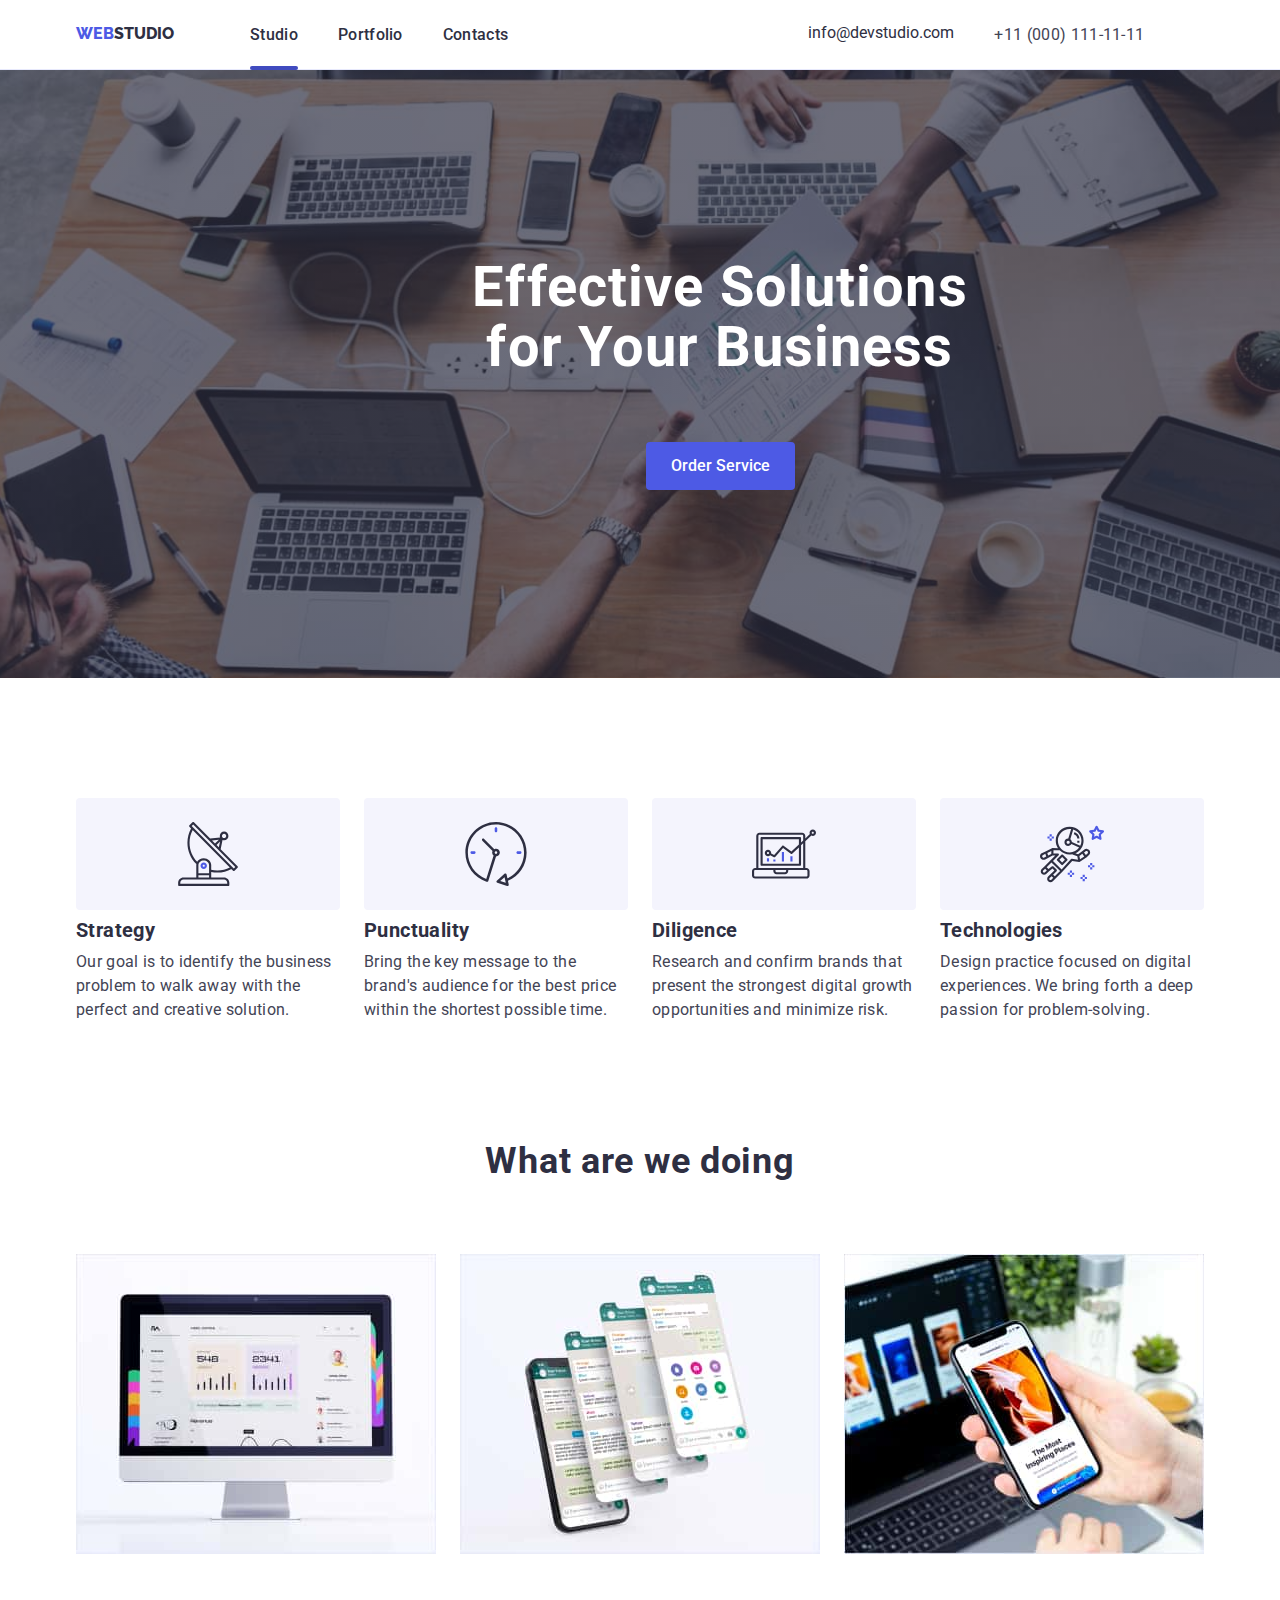
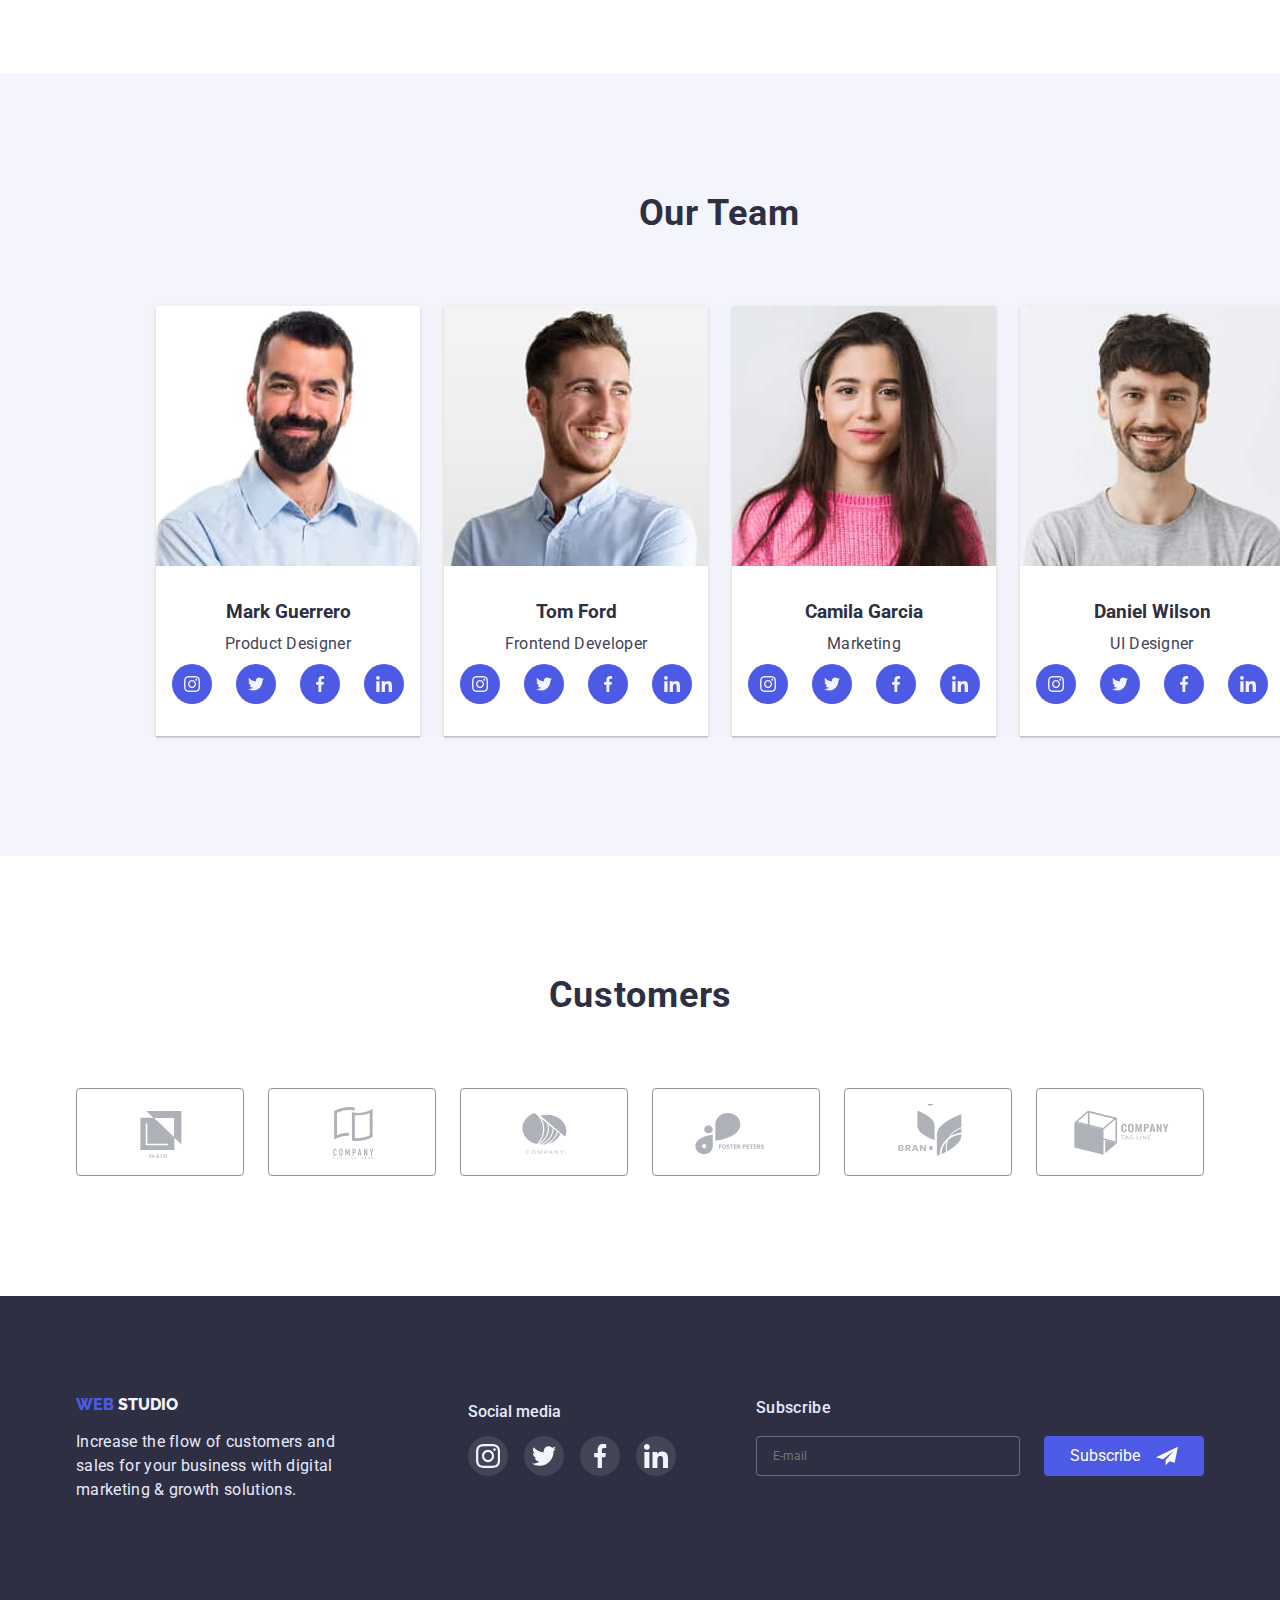
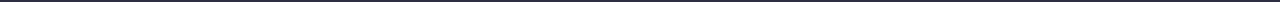
==== index.html @ d10b7b4e "update goit-markup-hw-07" ====
<!DOCTYPE html>
<html lang="en">
  <head>
    <meta charset="UTF-8" />
    <meta http-equiv="X-UA-Compatible" content="IE=edge" />
    <meta name="viewport" content="width=device-width, initial-scale=1.0" />
    <title>Studio</title>
    <link rel="stylesheet" href="./images/demo.html">
    <link rel="stylesheet" href="https://cdnjs.cloudflare.com/ajax/libs/modern-normalize/1.0.0/modern-normalize.min.css">
    <link rel="stylesheet" href="./css/styles.css">
    <link rel="preconnect" href="https://fonts.googleapis.com">
<link rel="preconnect" href="https://fonts.gstatic.com" crossorigin>
<link href="https://fonts.googleapis.com/css2?family=Raleway:wght@800&
family=Roboto:wght@400;500;700;900&display=swap" 
rel="stylesheet">
  </head>
  <!--Site header-->
  <body>
    <header class="header-style">
      <div class="container header-container">
    <nav class="navigation">
    <a href="./index.html" class="logo link"><span class="logo-item">WEB</span>STUDIO</a>
    <ul class="menu list">
      <li class="menu-item current"><a href="./index.html" class="menu-link link">Studio</a> </li>
      <li class="menu-item"><a href="./portfolio.html" class="menu-link link">Portfolio</a></li>
      <li class="menu-item"><a href="" class="menu-link link">Contacts</a></li>
    </nav>
  </ul>
  <address><ul class="list contacts-list">
    <li><a class="link" href="mailto:info@devstudio.com">info@devstudio.com</a></li>
      <li><a class="phone-number link" href="tel:+110001111111">+11 (000) 111-11-11</a></li>
   </ul></address>
  </div>
  </header>
  <!--Main page-->
  <main>
    <section class="main-container">
      <div class="container">
  <h1 class="main-title">Effective Solutions for Your Business</h1>
  <button type="button" class="btn main-btn" data-modal-open>Order Service</button>
</div>
</section>
  <!--Description list-->
 <section class="descr-container">
  <div class="container">
  <h2 class="second-title visually-hidden">About us</h2>
  <ul class="list descr">
  <li  class="descr-item">
    <div class="thumb">
      <svg class="desc-icon" width="64" height="64">
        <use href="./images/symbol-defs.svg#icon-antenna-1"></use>
      </svg>
    </div>
    <h3 class="third-title">Strategy</h3>
    <p class="text">Our goal is to identify the 
      business problem to walk away with the
      perfect and creative solution.</p>
  </li>
  <li class="descr-item">
    <div class="thumb">
      <svg class="desc-icon"  width="64" height="64">
        <use href="./images/symbol-defs.svg#icon-clock-1"></use>
      </svg>
    </div>
    <h3 class="third-title">Punctuality</h3>
    <p class="text">Bring the key message to the brand's audience
      for the  best price</br> within the shortest possible time.</p>
  </li>
  <li class="descr-item">
    <div class="thumb">
      <svg class="desc-icon"  width="64" height="64">
        <use href="./images/symbol-defs.svg#icon-diagram-1"></use>
      </svg>
    </div>  
    <h3 class="third-title">Diligence</h3>
    <p class="text">Research and confirm brands that
      present the strongest digital growth opportunities
    and minimize risk.</p>
  </li>
  <li class="descr-item">
    <div class="thumb">
      <svg class="desc-icon"  width="64" height="64">
        <use href="./images/symbol-defs.svg#icon-astronaut-1"></use>
      </svg>
    </div>
    <h3 class="third-title">Technologies</h3>
    <p class="text">Design practice
       focused on digital experiences. 
      We bring forth a deep passion for problem-solving.</p>
  </li>
 </ul>
</div>
 </section>
 <!--Our responsibilities-->
 <section  class="skills-container">
  <div class="container">
 <h2 class="second-title skills-title">What are we doing</h2>
 <ul class="list skills">
  <li class="skills-item"><img src="./images/rectangle-71-3-1.jpg" 
    alt="Photo-1" width="360"></li>
  <li class="skills-item"><img src="./images/rectangle-7-4-1.jpg" 
    alt="Photo-2" width="360"></li>
  <li class="skills-item"><img src="./images/rectangle-71-5-1.jpg" 
    alt="Photo-3" width="360"></li>
  </ul>
</div>
</section>
    <!--Our team-->
    <section class="team-container">
      <div class="container">
<h2 class="second-title team-title">Our Team</h2>
<ul class="list team-list">
     <li class="team-item"><img src="./images/img-4-1.jpg" 
    alt="Team-Photo-1" width="264"><div class="our-team"><h3 class="team-name">Mark Guerrero</h3>
    <p class="text team-work">Product Designer</p>
  <ul class="team-soc-list list">
    <li class="team-soc-item"><a class="team-soc-link link" href="">
      <svg class="team-soc-icon" width="16" height="16">
        <use href="./images/symbol-defs.svg#icon-instagram-2"></use>
      </svg>
    </a>
  </li>

    <li class="team-soc-item"><a class="team-soc-link link" href="">
      <svg class="team-soc-icon" width="16" height="16">
        <use href="./images/symbol-defs.svg#icon-twitter-1-1"></use>
      </svg>
    </a>
  </li>
    <li class="team-soc-item"><a class="team-soc-link link" href="">
      <svg class="team-soc-icon" width="16" height="16">
        <use href="./images/symbol-defs.svg#icon-facebook-1-1"></use>
      </svg>
    </a>
  </li>
    <li class="team-soc-item"><a class="team-soc-link link" href="">
      <svg class="team-soc-icon" width="16" height="16">
        <use href="./images/symbol-defs.svg#icon-linkedin-1-1"></use>
      </svg>
    </a>
  </li>
  </ul>
</div>
</li>
    <li class="team-item"><img src="./images/img-5-1.jpg" 
      alt="Team-Photo-2" width="264"><div class="our-team"><h3 class="team-name">Tom Ford</h3>
      <p class="text team-work">Frontend Developer</p>
      <ul class="team-soc-list list">
        <li class="team-soc-item"><a class="team-soc-link link" href="">
          <svg class="team-soc-icon" width="16" height="16">
            <use href="./images/symbol-defs.svg#icon-instagram-2"></use>
          </svg>
        </a></li>
        <li class="team-soc-item"><a class="team-soc-link link" href="">
          <svg class="team-soc-icon" width="16" height="16">
            <use href="./images/symbol-defs.svg#icon-twitter-1-1"></use>
          </svg>
        </a></li>
        <li class="team-soc-item"><a class="team-soc-link link" href="">
          <svg class="team-soc-icon" width="16" height="16">
            <use href="./images/symbol-defs.svg#icon-facebook-1-1"></use>
          </svg>
        </a></li>
        <li class="team-soc-item"><a class="team-soc-link link" href="">
          <svg class="team-soc-icon" width="16" height="16">
            <use href="./images/symbol-defs.svg#icon-linkedin-1-1"></use>
          </svg>
        </a>
      </li>
      </ul>
      </div>
    </li>
    <li class="team-item"><img src="./images/img-6-1.jpg" 
      alt="Team-Photo-3" width="264"><div class="our-team"><h3 class="team-name">Camila Garcia</h3>
      <p class="text team-work">Marketing</p>
      <ul class="team-soc-list list">
        <li class="team-soc-item"><a class="team-soc-link link" href="">
          <svg class="team-soc-icon" width="16" height="16">
            <use href="./images/symbol-defs.svg#icon-instagram-2"></use>
          </svg>
        </a></li>
        <li class="team-soc-item"><a class="team-soc-link link" href="">
          <svg class="team-soc-icon" width="16" height="16">
            <use href="./images/symbol-defs.svg#icon-twitter-1-1"></use>
          </svg>
        </a></li>
        <li class="team-soc-item"><a class="team-soc-link link" href="">
          <svg class="team-soc-icon" width="16" height="16">
            <use href="./images/symbol-defs.svg#icon-facebook-1-1"></use>
          </svg>
        </a></li>
        <li class="team-soc-item"><a class="team-soc-link link" href="">
          <svg class="team-soc-icon" width="16" height="16">
            <use href="./images/symbol-defs.svg#icon-linkedin-1-1"></use>
          </svg>
        </a>
      </li>
      </ul>
    </div>
    </li>
  <li class="team-item"><img src="./images/img-7-1.jpg" 
      alt="Team-Photo-4" width="264"><div class="our-team"><h3 class="team-name">Daniel Wilson</h3>
      <p class="text team-work">UI Designer</p>
      <ul class="team-soc-list list">
        <li class="team-soc-item"><a class="team-soc-link link" href="">
          <svg class="team-soc-icon" width="16" height="16">
            <use href="./images/symbol-defs.svg#icon-instagram-2"></use>
          </svg>
        </a></li>
        <li class="team-soc-item"><a class="team-soc-link link" href="">
          <svg class="team-soc-icon" width="16" height="16">
            <use href="./images/symbol-defs.svg#icon-twitter-1-1"></use>
          </svg>
        </a></li>
        <li class="team-soc-item"><a class="team-soc-link link" href="">
          <svg class="team-soc-icon" width="16" height="16">
            <use href="./images/symbol-defs.svg#icon-facebook-1-1"></use>
          </svg>
        </a></li>
        <li class="team-soc-item"><a class="team-soc-link link" href="">
          <svg class="team-soc-icon" width="16" height="16">
            <use href="./images/symbol-defs.svg#icon-linkedin-1-1"></use>
          </svg>
        </a>
      </li>
      </ul>
    </div>
    </li>
</ul>
    </section>
  <!--Our customers-->
    <section class="customers-container">
      <div class="container">
        <h2 class="second-title customers-title">Customers</h2>
      <ul class="customers-list list">
        <li class="customer-item">
          <a class="customer-link link" href="">
          <svg class="customer-icon" width="104" height="56">
            <use href="./images/symbol-defs.svg#icon-Logo"></use>
          </svg>
        </a>
      </li>
        <li class="customer-item">
          <a class="customer-link link" href=""><svg class="customer-icon" width="104" height="56">
          <use href="./images/symbol-defs.svg#icon-Logo-1"></use>
          </svg>
        </a>
      </li>
        <li class="customer-item">
          <a class="customer-link link" href=""><svg class="customer-icon" width="104" height="56">
          <use href="./images/symbol-defs.svg#icon-Logo-2"></use>
          </svg>
        </a>
      </li>
        <li class="customer-item">
          <a class="customer-link link" href=""><svg class="customer-icon" width="104" height="56">
          <use href="./images/symbol-defs.svg#icon-Logo-3"></use>
          </svg>
        </a>
      </li>
        <li class="customer-item">
          <a class="customer-link link" href=""><svg class="customer-icon" width="104" height="56">
          <use href="./images/symbol-defs.svg#icon-Logo-4"></use>
          </svg>
        </a>
      </li>
        <li class="customer-item"><div class="customer-thumb">
          <a class="customer-link link" href=""><svg class="customer-icon" width="104" height="56">
          <use href="./images/symbol-defs.svg#icon-Logo-5"></use>
          </svg>
        </a>
        </div>
      </li>
    </ul>
  </div>
    </section>
</main>
<!--Site footer-->
<footer class="footer-container">
  <div class="container">
    <div class="footer-content">
    <div class="footer-info">
  <a class="logo link" href="./index.html"><span class="logo-item">WEB</span>
    <span class="logo-second-item">STUDIO</span></a>
  <p class="text">Increase the flow of customers and sales
    for your business with digital marketing & growth solutions.</p>
  </div>
    <div class="foot-soc-container">
    <h3 class="foot-soc-title">Social media</h3>
    <ul class="foot-soc-list list">
      <li class="foot-soc-item">
        <a class="foot-soc-link link" href="">
          <svg class="foot-soc-icon" width="24" height="24">
            <use href="./images/symbol-defs.svg#icon-instagram-2"></use>
          </svg>
        </a>
      </li>
      <li class="foot-soc-item">
        <a class="foot-soc-link link" href="">
          <svg class="foot-soc-icon" width="24" height="24">
            <use href="./images/symbol-defs.svg#icon-twitter-1-1"></use>
          </svg>
        </a>
      </li>
      <li class="foot-soc-item">
        <a class="foot-soc-link link" href="">
          <svg class="foot-soc-icon" width="24" height="24">
            <use href="./images/symbol-defs.svg#icon-facebook-1-1"></use>
          </svg>
        </a>
      </li>
      <li class="foot-soc-item">
        <a class="foot-soc-link link" href="">
          <svg class="foot-soc-icon" width="24" height="24">
            <use href="./images/symbol-defs.svg#icon-linkedin-1-1"></use>
          </svg>
        </a>
      </li>
    </ul>
  </div>
  <form class="footer-form">
  <div class="footer-field">
    <label class="footer-label" for="user-subscribe">Subscribe</label>
    <div class="footer-input-wrap">
    <input type="email" 
    class="footer-input"  
    name="user-subscribe"
    id="user-subscribe"
    placeholder="E-mail"
    >
    <button type="submit" class="main-btn footer-btn">Subscribe 
      <svg class="footer-icon" width="24px" height="24px" >
        <use href="./images/symbol-defs.svg#icon-Frame-3"></use>
      </svg>
    </div>
    </div>
    </form>
</div>
  </div>
</footer>
<div class="backdrop is-hidden" data-modal>
  <div class="modal">
    <button type="button" class="modal-button" data-modal-close>
      <svg class="modal-button-icon" width="8" height="8">
        <use href="./images/symbol-defs.svg#icon-close-black-18dp-1"></use>
      </svg>
    </button>
    <p class="modal-title">Leave your contacts 
      and we will call you back</p>
      <form class="modal-form">
        <div class="modal-field">
<label class="input-label" for="user-name">Name</label>
<div class="input-wrap">
<input type="text" 
class="modal-input" 
name="user-name"
id="user-name"
required>
<svg class="modal-icon" width="18" height="18">
  <use href="./images/symbol-defs.svg#icon-person-black-18dp-1-1"></use>
</svg>
</div>
</div>
<div class="modal-field">
<label class="input-label" for="user-phone">Phone</label>
<div class="input-wrap">
<input type="tel" 
class="modal-input" 
name="user-phone"
id="user-phone"
required>
<svg class="modal-icon" width="18" height="18">
  <use href="./images/symbol-defs.svg#icon-phone-black-18dp-1-1"></use>
</svg>
</div>
</div>
<div class="modal-field">
<label class="input-label" for="user-email">Email</label>
<div class="input-wrap">
<input type="email" 
class="modal-input"  
name="user-email"
id="user-email"
>
<svg class="modal-icon" width="18" height="18">
  <use href="./images/symbol-defs.svg#icon-email-black-18dp-1-1"></use>
</svg>
</div>
</div>
<div class="modal-field">
  <label class="input-label" for="user-text">Comment</label>
<textarea class="modal-comment" 
name="user-text" 
id="user-text" 
placeholder="Text input"></textarea>
</div>
<div class="modal-field">
<input type="checkbox"
class="input-check visually-hidden" 
name="policy" 
id="policy"
value="accepted"
required>
<label class="check-text" for="policy">
  <span>
    <svg class="cheeck-icon" width="10" height="8">
    <use href="./images/symbol-defs.svg#icon-vector-1"></use>
  </svg>
</span>I accept the terms and conditions of the 
  <a href="" class="policy-link">Privacy Policy</a>
</label>
</div>
<button type="submit" class="btn main-btn">Send</button>
      </form>
  </div>
</div>
<script src="./js/modal.js"></script>
  </body>
</html>
---- css/styles.css ----
:root {
  --text-color: #434455;
  --main-color: #2e2f42;
  --btn-hover-color: #4d5ae5;
}
body {
  font-family: "Roboto", "Raleway", sans-serif;
  color: var(--main-color);
}
h1 {
  margin: 0px auto;
}
h2 {
  margin: 0px auto;
}
h3 {
  margin: 0px auto;
}
ul {
  margin: 0px auto;
}
.link {
  text-decoration: none;
  color: var(--main-color);
  font-style: normal;
  transition-property: color;
  transition-duration: 250ms;
  transition-timing-function: cubic-bezier(0.4, 0, 0.2, 1);
}
.link:hover,
.link:focus {
  color: #404bbf;
}
.list {
  list-style: none;
}

/*Site Header*/
.container {
  width: 1158px;
  padding-left: 15px;
  padding-right: 15px;
  margin: 0px auto;
}
.header-container {
  display: flex;
  padding-top: 24px;
  padding-bottom: 24px;
}
.header-style {
  border-bottom: 1px solid #e7e9fc;
}
.navigation {
  display: flex;
  align-items: center;
}
.logo {
  margin-right: 76px;
  font-family: "Raleway";
  font-weight: 800;
}
.logo-item {
  color: var(--btn-hover-color);
}
.menu {
  padding: 0;
  display: flex;
  gap: 40px;
}
.menu-item {
  font-weight: 500;
  font-size: 16px;
  line-height: 1.33;
  letter-spacing: 0.02em;
  position: relative;
}
.menu-item.current::after {
  content: "";
  position: absolute;
  left: 0;
  top: 42px;
  width: 100%;
  height: 4px;
  background-color: #404bbf;
  border-radius: 2px;
}

.contacts-list {
  font-weight: 400;
  display: flex;
  flex-direction: row;
  padding-left: 300px;
  gap: 40px;
}
.phone-number {
  display: flex;
  font-weight: 400;
  font-size: 16px;
  line-height: 1.33;
  letter-spacing: 0.02em;
  color: var(--text-color);
}
.mail {
  display: flex;
  color: var(--text-color);
}
.btn {
  font-family: inherit;
  font-weight: 500;
  display: flex;
  flex-direction: row;
  justify-content: center;
  align-items: center;
  padding: 12px 24px;
  height: 48px;
  background: #f4f4fd;
  border: 1px solid #e7e9fc;
  border-radius: 4px;
  color: #4d5ae5;
  cursor: pointer;
  transition-property: border-color, background-color, color;
  transition-duration: 250ms;
  transition-timing-function: cubic-bezier(0.4, 0, 0.2, 1);
}
.btn:is(:hover, :focus) {
  border-color: transparent;
  color: #ffffff;
  background-color: var(--btn-hover-color);
}
.main-container {
  width: 1440px;
  padding-top: 188px;
  padding-bottom: 188px;
  margin: 0px auto;
  text-align: center;
  background-image: linear-gradient(
      rgba(46, 47, 66, 0.7),
      rgba(46, 47, 66, 0.7)
    ),
    url(../images/people-office-1.jpg);
  background-repeat: no-repeat;
  background-position: center;
  background-size: cover, cover;
}
.main-title {
  font-size: 56px;
  line-height: 1.07;
  letter-spacing: 0.02em;
  max-width: 496px;
  margin-bottom: 64px;
  color: #ffffff;
}
.main-btn {
  display: block;
  margin: 0px auto;
  background: var(--btn-hover-color);
  color: #ffffff;
  border-color: transparent;
}
.main-btn:is(:hover, :focus) {
  background: #404bbf;
}
.second-title {
  font-size: 36px;
  line-height: 1.11;
  letter-spacing: 0.02em;
}
.third-title {
  font-size: 20px;
  line-height: 1.2;
  letter-spacing: 0.02em;
}
.descr-container {
  padding-top: 120px;
  padding-bottom: 120px;
}
.descr {
  display: flex;
  align-items: center;
  justify-items: center;
  gap: 24px;
  padding: 0;
}
.descr-item {
  width: 264px;
}
.desr-icon-list {
  display: flex;
  padding-left: 0px;
  margin-bottom: 8px;
  gap: 24px;
}
.thumb {
  width: 264px;
  height: 112px;
  display: flex;
  margin: 0px auto;
  margin-bottom: 8px;
  justify-content: center;
  align-items: center;
  background-color: #f4f4fd;
  border-radius: 4px;
}
.descr-item .text {
  margin-top: 8px;
  margin-bottom: 0;
}
.skills-container {
  padding-left: 0px;
  padding-right: 0px;
  padding-bottom: 120px;
}
.skills-title {
  width: 323px;
  text-align: center;
  letter-spacing: 0.02em;
}
.skills {
  padding: 0;
  display: flex;
  gap: 24px;
  margin-top: 72px;
}
.skills-item {
  width: 360px;
  height: 300px;
}
.team-container {
  padding: 0;
  padding-top: 120px;
  padding-bottom: 120px;
  margin: 0 auto;
  background-color: #f4f4fd;
}
.team-container .container {
  width: 1440px;
  margin: 0 auto;
}
.team-title {
  display: flex;
  text-align: center;
  letter-spacing: 0.02em;
  width: 163px;
}
.our-team {
  display: inline-block;
  padding-top: 32px;
  padding-bottom: 32px;
}
.team-list {
  display: flex;
  margin-top: 72px;
  padding-left: 0px;
  text-align: center;
  justify-content: center;
  gap: 24px;
}
.team-item {
  width: 264px;
  display: block;
  flex-wrap: nowrap;
  background-color: #ffffff;
  box-shadow: 0px 1px 6px rgba(46, 47, 66, 0.08),
    0px 1px 1px rgba(46, 47, 66, 0.16), 0px 2px 1px rgba(46, 47, 66, 0.08);
}
.team-name {
  text-align: center;
}
.team-work {
  margin: 0;
  margin-top: 8px;
  text-align: center;
}
.team-soc-list {
  display: flex;
  margin: 0 auto;
  margin-top: 8px;
  padding-left: 16px;
  padding-right: 16px;
  justify-content: center;
  gap: 24px;
}
.team-soc-item {
  display: inline-block;
  width: 40px;
  height: 40px;
}
.team-soc-link {
  width: 100%;
  height: 100%;
  border-radius: 50%;
  display: flex;
  justify-content: center;
  align-items: center;
  background-color: #4d5ae5;
  transition-property: background-color;
  transition-duration: 250ms;
  transition-timing-function: cubic-bezier(0.4, 0, 0.2, 1);
}
.team-soc-link:is(:hover, :focus) {
  background-color: rgba(64, 75, 191, 1);
}
.team-soc-icon {
  fill: #f4f4fd;
}
/*Our customers*/
.customers-container {
  padding: 0;
  padding-top: 120px;
  padding-bottom: 120px;
}
.customers-title {
  display: flex;
  text-align: center;
  letter-spacing: 0.02em;
  width: 183px;
  margin: 0 auto;
  margin-bottom: 72px;
}
.customers-list {
  display: flex;
  margin: 0 auto;
  padding: 0px;
  justify-content: center;
  gap: 24px;
}
.customer-link {
  width: 168px;
  height: 88px;
  display: flex;
  margin: 0px auto;
  justify-content: center;
  align-items: center;
  border: 1px solid #8e8f99;
  border-radius: 4px;
  cursor: pointer;
  transition-property: border;
  transition-duration: 250ms;
  transition-timing-function: cubic-bezier(0.4, 0, 0.2, 1);
}
.customer-icon {
  fill: #afb1b8;
  transition-property: fill;
  transition-duration: 250ms;
  transition-timing-function: cubic-bezier(0.4, 0, 0.2, 1);
}
.customer-link:hover,
.customer-link:focus {
  border: 1px solid #404bbf;
}
.customer-link:hover .customer-icon,
.customer-link:focus .customer-icon {
  fill: #404bbf;
}

.text {
  font-weight: 400;
  font-size: 16px;
  line-height: 1.5;
  letter-spacing: 0.02em;
  color: var(--text-color);
}
.portfolio-container {
  padding-top: 96px;
  padding-bottom: 120px;
}
.portfolio-btn {
  font-family: "Roboto";
  font-weight: 500;
  font-size: 16px;
  line-height: 1.5;
  letter-spacing: 0.04em;
  display: flex;
  flex-direction: row;
  justify-content: center;
  align-items: center;
  gap: 24px;
  margin-bottom: 84px;
  padding-left: 0px;
  padding-right: 0px;
}
.filter-btn:is(:hover, :focus) {
  cursor: pointer;
  box-shadow: 0px 4px 4px rgba(0, 0, 0, 0.15);
  border-color: transparent;
}
.projects-list {
  padding-left: 0px;
  padding-right: 0px;
  display: flex;
  flex-wrap: wrap;
  column-gap: 24px;
  row-gap: 48px;
}
.projects-list .text {
  margin-bottom: 0px;
  margin-top: 8px;
}
.projects-item {
  width: 360px;
  flex-basis: calc((100% - 24px) / 4);
}
.projects-link {
  display: block;
  transition-property: box-shadow, color;
  transition-duration: 250ms;
  transition-timing-function: cubic-bezier(0.4, 0, 0.2, 1);
}
.projects-link:is(:hover, :focus) {
  cursor: pointer;
  box-shadow: 0px 1px 6px rgba(46, 47, 66, 0.08),
    0px 1px 1px rgba(46, 47, 66, 0.16), 0px 2px 1px rgba(46, 47, 66, 0.08);
  color: var(--text-color);
}
.projects-cover-wrap {
  position: relative;
  width: 360px;
  height: 300px;
  overflow: hidden;
}
.projects-cover-text {
  position: absolute;
  top: 0;
  font-size: 16px;
  font-weight: 400;
  line-height: 1.5;
  letter-spacing: 0.02em;
  color: #f4f4fd;
  background-color: var(--btn-hover-color);
  padding: 40px 32px 164px 32px;
  margin: 0 auto;
  transform: translateY(100%);
  transition-property: transform;
  transition-duration: 250ms;
  transition-timing-function: cubic-bezier(0.4, 0, 0.2, 1);
}
.projects-link:is(:hover, :focus) .projects-cover-text {
  transform: translateY(0);
}
.projects-img {
  width: 360px;
  height: 300px;
  display: block;
  border-left: 1px solid #e7e9fc;
  border-right: 1px solid #e7e9fc;
  border-bottom: 1px solid #e7e9fc;
}
.projects-side-text {
  padding: 32px 16px 32px 16px;
  border-left: 1px solid #e7e9fc;
  border-right: 1px solid #e7e9fc;
  border-bottom: 1px solid #e7e9fc;
  gap: 8px;
}
.footer-container {
  display: flex;
  margin: 0 auto;
  padding-top: 100px;
  padding-bottom: 100px;
  background-color: #2e2f42;
  background-size: cover;
  gap: 120px;
}
.footer-content {
  display: flex;
}
footer .text {
  margin-bottom: 0px;
  color: #e7e9fc;
}
.footer-info {
  display: block;
}
.logo-second-item {
  color: #f4f4fd;
}
.foot-soc-container {
  display: block;
  margin-left: 120px;
}
.foot-soc-title {
  font-weight: 500;
font-size: 16px;
line-height: 2;
  color: #e7e9fc;
  margin-left: 0px;
  margin-right: 0px;
  width: 96px;
  height: 24px;
}
.foot-soc-list {
  display: flex;
  margin-left: 0px;
  margin-right: 0px;
  margin-top: 16px;
  padding-left: 0px;
  gap: 16px;
}
.foot-soc-item {
  display: inline-block;
  width: 40px;
  height: 40px;
}
.foot-soc-link {
  width: 100%;
  height: 100%;
  border-radius: 50%;
  display: flex;
  justify-content: center;
  align-items: center;
  background-color: rgba(255, 255, 255, 0.1);
  transition-property: background-color;
  transition-duration: 250ms;
  transition-timing-function: cubic-bezier(0.4, 0, 0.2, 1);
}
.foot-soc-link:is(:hover, :focus) {
  background-color: rgba(49, 208, 170, 1);
}
.footer-form{
display: flex;
}
.footer-field{
  margin-left:80px;
}
.footer-label{
  display:flex;
  font-weight: 500;
  color: #e7e9fc;
  font-size: 16px;
  line-height: 1.5;
  letter-spacing: 0.02em;
 margin-bottom: 16px;
 width: 75px;
}
.footer-input{
width: 264px;
height: 40px;
font-weight: 400;
font-size: 12px;
line-height: 2;
background: #2E2F42;
color: #e7e9fc;
border: 1px solid rgba(255, 255, 255, 0.3);
border-radius: 4px;
padding-left: 16px;
}
.footer-input:focus{
  outline: transparent;
}
.footer-input-wrap{
  display: flex;
  gap: 24px;
}
.footer-btn{
display: flex;
justify-content: center;
align-items: center;
padding: 8px 24px;
gap: 16px;
width: 160px;
height:40px;
border-radius: 4px;
}
.backdrop {
  position: fixed;
  top: 0;
  width: 100%;
  height: 100%;
  background-color: rgba(46, 47, 66, 0.4);
  transition: opacity 250ms linear, visibility 250ms linear;
}
.modal {
  position: absolute;
  top: 50%;
  left: 50%;
  transform: translate(-50%, -50%) scale(1) rotate(0);
  width: 408px;
  min-height: 576px;
  background-color: #fcfcfc;
  border-radius: 4px;
  padding: 24px;
  transition: transform 250ms linear;
}
.modal-button {
  width: 24px;
  height: 24px;
  background-color: #e7e9fc;
  border: 1px solid rgba(0, 0, 0, 0.1);
  border-radius: 50%;
  display: flex;
  align-items: center;
  justify-content: center;
  margin-left: auto;
  margin-bottom: 24px;
  transition-property: border-color, fill;
  transition-duration: 250ms;
  transition-timing-function: cubic-bezier(0.4, 0, 0.2, 1);
  cursor: pointer;
}
.modal-button:is(:hover, :focus){
  fill: #FFFFFF;
  background-color:#404BBF;
}
.modal-title {
  font-weight: 500;
  font-size: 16px;
  line-height: 1.5;
  text-align: center;
  letter-spacing: 0.02em;
  margin-bottom: 16px;
}
.modal-field {
  margin-bottom: 8px;
}
.modal-input {
  width: 100%;
  height: 40px;
  padding-left: 38px;
  border: 1px solid rgba(33, 33, 33, 0.2);
  border-radius: 4px;
  background-color: transparent;
  outline: transparent;
  transition-property: border-color;
  transition-duration: 250ms;
  transition-timing-function: cubic-bezier(0.4, 0, 0.2, 1);
}
.modal-input:focus {
  border-color: var(--btn-hover-color);
}
.modal-input:focus + .modal-icon {
  fill: var(--btn-hover-color);
}
.input-wrap {
  position: relative;
}
.modal-icon {
  position: absolute;
  left: 19px;
  top: 50%;
  transform: translateY(-50%);
}
.input-label {
  display: inline-block;
  font-weight: 400;
  font-size: 12px;
  line-height: 1.2;
  letter-spacing: 0.04em;
  color: #8e8f99;
  margin-bottom: 4px;
}
.modal-comment {
  width: 100%;
  height: 120px;
  border: 1px solid rgba(33, 33, 33, 0.2);
  border-radius: 4px;
  background-color: transparent;
  outline: transparent;
  font-weight: 400;
  font-size: 12px;
  line-height: 1.2;
  padding: 8px 16px;
  resize: none;
  transition-property: border-color;
  transition-duration: 250ms;
  transition-timing-function: cubic-bezier(0.4, 0, 0.2, 1);
}
.modal-comment:focus {
  border-color: var(--btn-hover-color);
}
.check-text{
  display: flex;
  align-items: center;
  font-weight: 400;
  font-size: 12px;
  line-height: 1.2;
  letter-spacing: 0.04em;
  color: #8e8f99;
  margin-top: 16px;
}
.check-text span{
width: 16px;
height: 16px;
border: 1.25px solid #2E2F42;
border-radius: 2px;
margin-right: 8px;
display: flex;
align-items: center;
justify-content: center;
fill:transparent;
}
.input-check:checked + .check-text span{
  border: none;
  background-color: var(--btn-hover-color);
  fill:#F4F4FD;
}
.policy-link{
  margin-left: 2px;
  color:rgba(77, 90, 229, 1);
}
.modal .main-btn {
  margin-top: 24px;
  width: 169px;
  height: 56px;
}
.backdrop.is-hidden .modal {
  transform: translate(-50%, -50%) scale(0) rotate(-360deg);
}
.is-hidden {
  opacity: 0;
  visibility: hidden;
  pointer-events: none;
}
.visually-hidden {
  position: absolute;
  width: 1px;
  height: 1px;
  margin: -1px;
  border: 0;
  padding: 0;
  white-space: nowrap;
  clip-path: inset(100%);
  clip: rect(0 0 0 0);
  overflow: hidden;
}
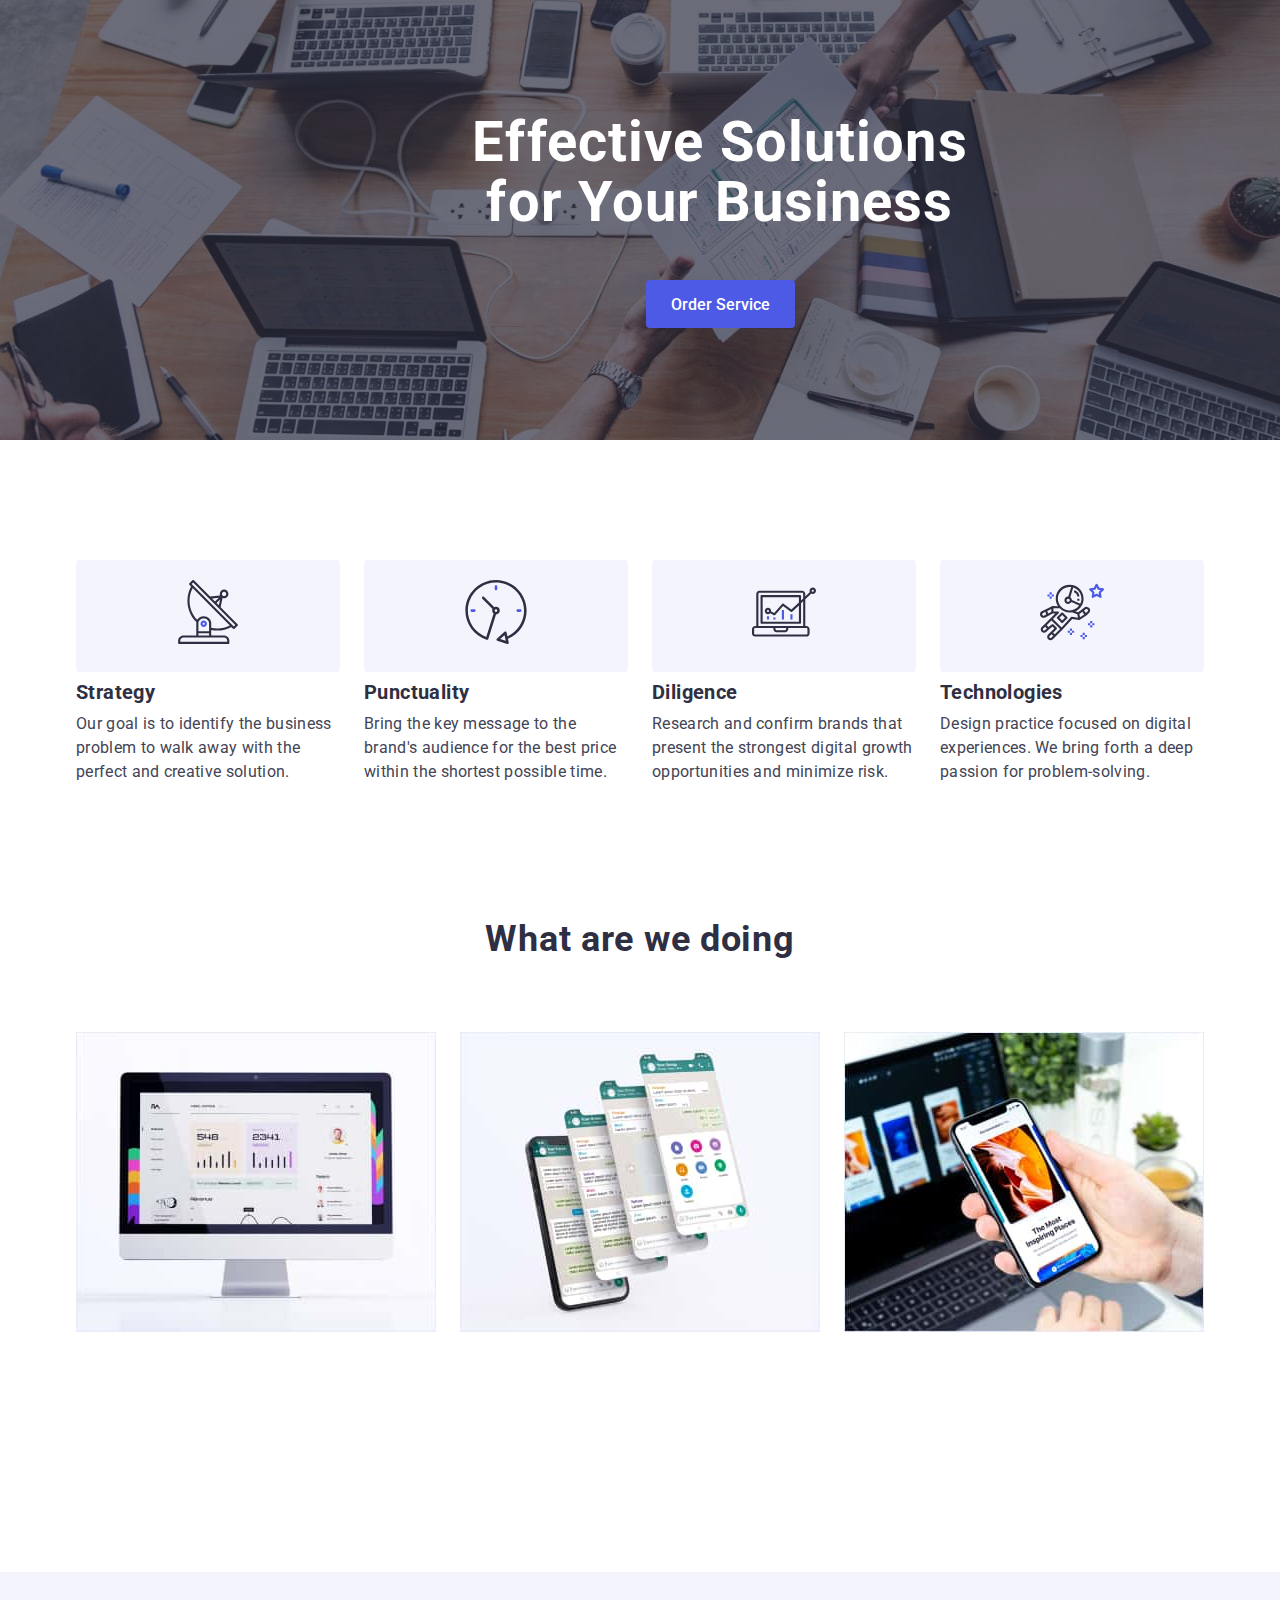
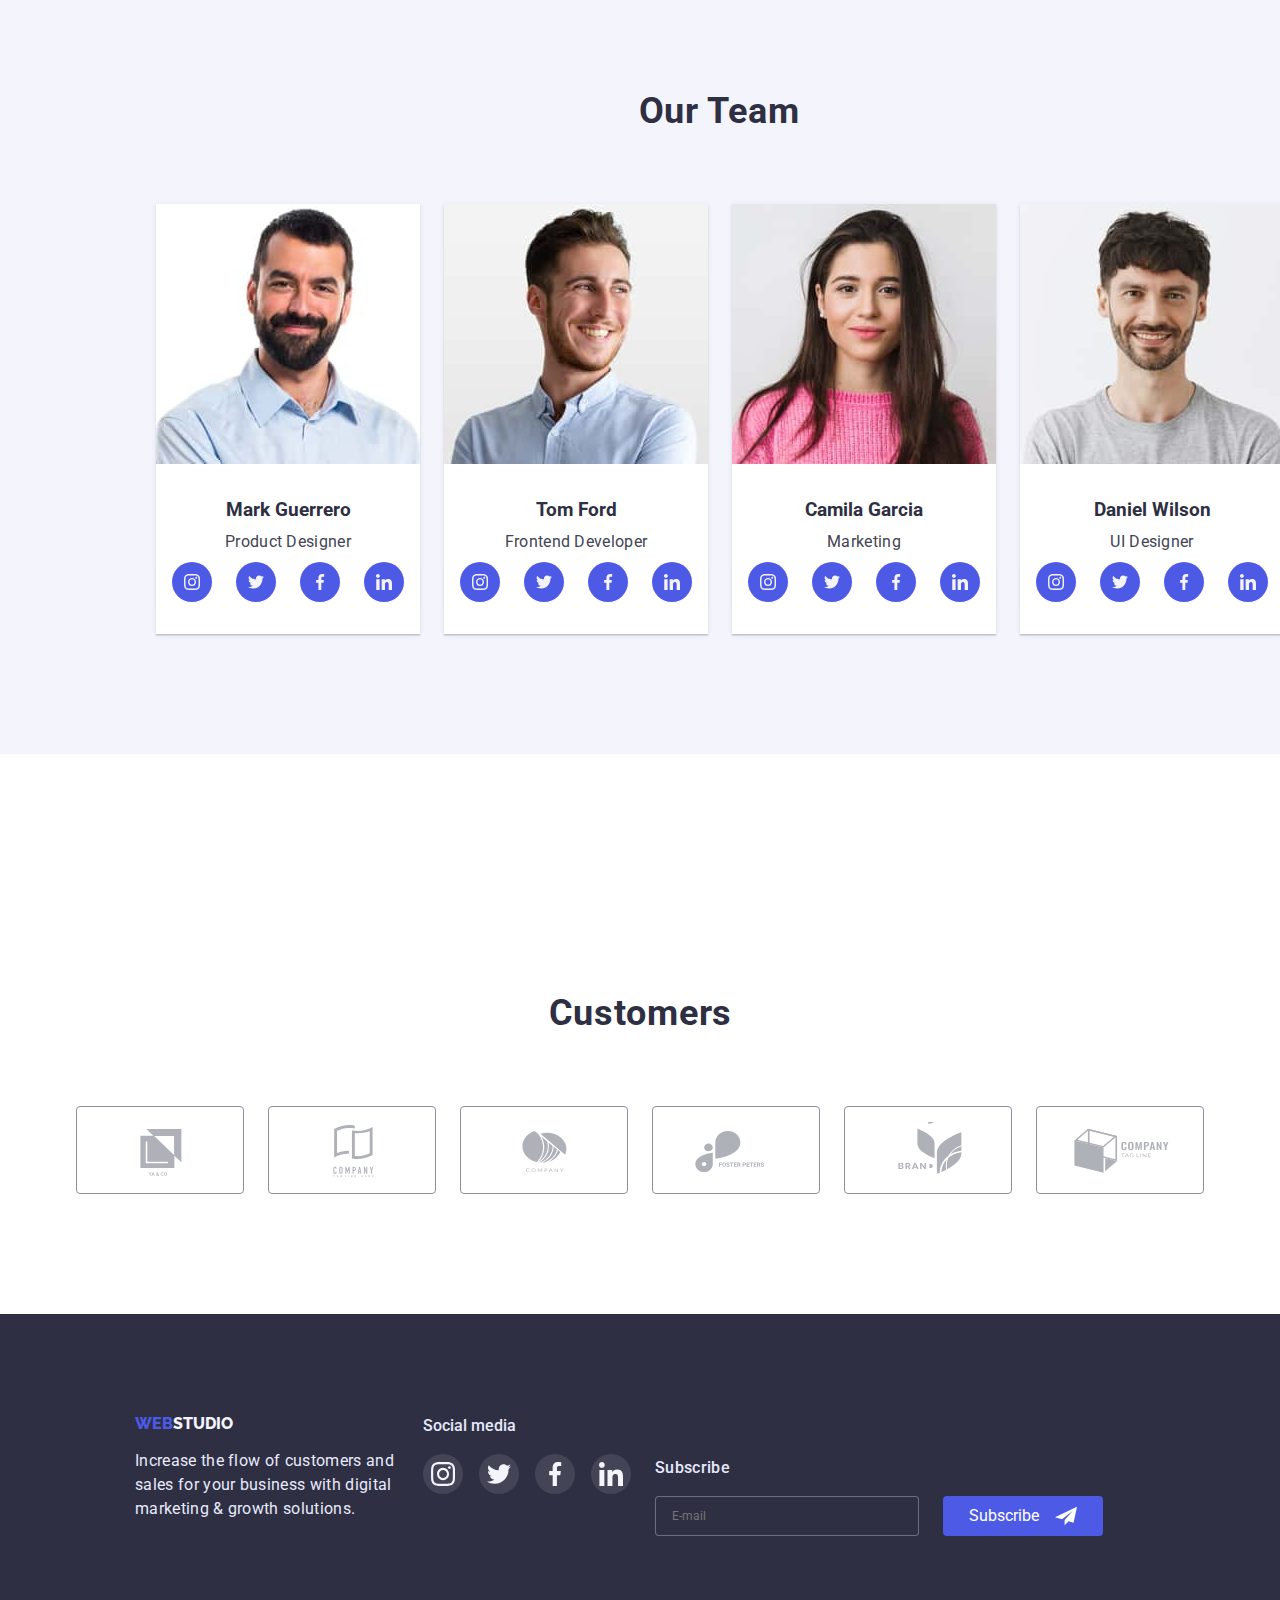
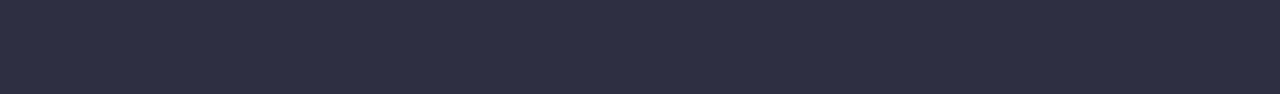
==== commit b82081b7: "update goit-markup-hw-07" ====
--- a/index.html
+++ b/index.html
@@ -7,16 +7,17 @@
     <title>Studio</title>
     <link rel="stylesheet" href="./images/demo.html">
     <link rel="stylesheet" href="https://cdnjs.cloudflare.com/ajax/libs/modern-normalize/1.0.0/modern-normalize.min.css">
-    <link rel="stylesheet" href="./css/styles.css">
     <link rel="preconnect" href="https://fonts.googleapis.com">
 <link rel="preconnect" href="https://fonts.gstatic.com" crossorigin>
 <link href="https://fonts.googleapis.com/css2?family=Raleway:wght@800&
 family=Roboto:wght@400;500;700;900&display=swap" 
 rel="stylesheet">
+<link rel="stylesheet" href="./css/styles.css">
+<link rel="stylesheet" href="./css/media.css">
   </head>
   <!--Site header-->
   <body>
-    <header class="header-style">
+    <!--<header class="header-style">
       <div class="container header-container">
     <nav class="navigation">
     <a href="./index.html" class="logo link"><span class="logo-item">WEB</span>STUDIO</a>
@@ -31,7 +32,7 @@
       <li><a class="phone-number link" href="tel:+110001111111">+11 (000) 111-11-11</a></li>
    </ul></address>
   </div>
-  </header>
+  </header>-->
   <!--Main page-->
   <main>
     <section class="main-container">
@@ -64,7 +65,7 @@
     </div>
     <h3 class="third-title">Punctuality</h3>
     <p class="text">Bring the key message to the brand's audience
-      for the  best price</br> within the shortest possible time.</p>
+      for the  best price within the shortest possible time.</p>
   </li>
   <li class="descr-item">
     <div class="thumb">
@@ -106,7 +107,7 @@
 </div>
 </section>
     <!--Our team-->
-    <section class="team-container">
+   <section class="team-container">
       <div class="container">
 <h2 class="second-title team-title">Our Team</h2>
 <ul class="list team-list">
@@ -279,6 +280,7 @@
 <footer class="footer-container">
   <div class="container">
     <div class="footer-content">
+
     <div class="footer-info">
   <a class="logo link" href="./index.html"><span class="logo-item">WEB</span>
     <span class="logo-second-item">STUDIO</span></a>
@@ -320,14 +322,16 @@
   </div>
   <form class="footer-form">
   <div class="footer-field">
-    <label class="footer-label" for="user-subscribe">Subscribe</label>
-    <div class="footer-input-wrap">
-    <input type="email" 
-    class="footer-input"  
-    name="user-subscribe"
-    id="user-subscribe"
-    placeholder="E-mail"
-    >
+    <label class="footer-label" for="user-subscribe"><span class="input-name">Subscribe</span>
+      <div class="footer-input-wrap">
+        <input type="email" 
+        class="footer-input"  
+        name="user-subscribe"
+        id="user-subscribe"
+        placeholder="E-mail"
+        >
+    </label>
+    
     <button type="submit" class="main-btn footer-btn">Subscribe 
       <svg class="footer-icon" width="24px" height="24px" >
         <use href="./images/symbol-defs.svg#icon-Frame-3"></use>
--- a/css/styles.css
+++ b/css/styles.css
@@ -37,7 +37,7 @@
 
 /*Site Header*/
 .container {
-  width: 1158px;
+  width: 100%;
   padding-left: 15px;
   padding-right: 15px;
   margin: 0px auto;
@@ -128,12 +128,13 @@
   background-color: var(--btn-hover-color);
 }
 .main-container {
-  width: 1440px;
-  padding-top: 188px;
-  padding-bottom: 188px;
-  margin: 0px auto;
-  text-align: center;
-  background-image: linear-gradient(
+ display: flex;
+ width: 100%;
+ padding-top: 188px;
+ padding-bottom: 188px;
+ margin: 0 auto;
+ text-align: center;
+ background-image: linear-gradient(
       rgba(46, 47, 66, 0.7),
       rgba(46, 47, 66, 0.7)
     ),
@@ -143,11 +144,11 @@
   background-size: cover, cover;
 }
 .main-title {
-  font-size: 56px;
+  font-size: 36px;
   line-height: 1.07;
   letter-spacing: 0.02em;
-  max-width: 496px;
-  margin-bottom: 64px;
+  width: 100%;
+  margin-bottom: 72px;
   color: #ffffff;
 }
 .main-btn {
@@ -175,17 +176,25 @@
   padding-bottom: 120px;
 }
 .descr {
+  width: 100%;
   display: flex;
   align-items: center;
   justify-items: center;
-  gap: 24px;
+  flex-wrap: wrap;
+  row-gap: 72px;
   padding: 0;
 }
 .descr-item {
-  width: 264px;
-}
-.desr-icon-list {
-  display: flex;
+  text-align:center;
+  width: 100%;
+}
+.descr-item .text{
+  margin-top: 8px;
+  margin-bottom: 0;
+  text-align:left;
+}
+.desc-icon {
+  display: none;
   padding-left: 0px;
   margin-bottom: 8px;
   gap: 24px;
@@ -193,7 +202,7 @@
 .thumb {
   width: 264px;
   height: 112px;
-  display: flex;
+  display: none;
   margin: 0px auto;
   margin-bottom: 8px;
   justify-content: center;
@@ -201,11 +210,8 @@
   background-color: #f4f4fd;
   border-radius: 4px;
 }
-.descr-item .text {
-  margin-top: 8px;
-  margin-bottom: 0;
-}
 .skills-container {
+  display: none;
   padding-left: 0px;
   padding-right: 0px;
   padding-bottom: 120px;
@@ -226,15 +232,18 @@
   height: 300px;
 }
 .team-container {
+  width: 100%;
+  height: 100%;
+  display: flex;
   padding: 0;
   padding-top: 120px;
   padding-bottom: 120px;
   margin: 0 auto;
   background-color: #f4f4fd;
 }
-.team-container .container {
-  width: 1440px;
-  margin: 0 auto;
+.team-container{
+  width: 100%;
+  height: 100%;
 }
 .team-title {
   display: flex;
@@ -249,6 +258,7 @@
 }
 .team-list {
   display: flex;
+  flex-wrap: wrap;
   margin-top: 72px;
   padding-left: 0px;
   text-align: center;
@@ -258,7 +268,7 @@
 .team-item {
   width: 264px;
   display: block;
-  flex-wrap: nowrap;
+  flex-wrap: wrap;
   background-color: #ffffff;
   box-shadow: 0px 1px 6px rgba(46, 47, 66, 0.08),
     0px 1px 1px rgba(46, 47, 66, 0.16), 0px 2px 1px rgba(46, 47, 66, 0.08);
@@ -305,6 +315,8 @@
 }
 /*Our customers*/
 .customers-container {
+  width: 100%;
+  height: 100%;
   padding: 0;
   padding-top: 120px;
   padding-bottom: 120px;
@@ -313,19 +325,21 @@
   display: flex;
   text-align: center;
   letter-spacing: 0.02em;
-  width: 183px;
+  width: 197px;
   margin: 0 auto;
   margin-bottom: 72px;
 }
 .customers-list {
   display: flex;
+  flex-wrap: wrap;
   margin: 0 auto;
   padding: 0px;
   justify-content: center;
-  gap: 24px;
+  column-gap:16px ;
+  row-gap: 72px;
 }
 .customer-link {
-  width: 168px;
+  width: 190px;
   height: 88px;
   display: flex;
   margin: 0px auto;
@@ -452,48 +466,70 @@
   border-bottom: 1px solid #e7e9fc;
   gap: 8px;
 }
+/* Site footer*/
 .footer-container {
   display: flex;
+  flex-direction: column;
+  justify-content: center;
+  align-items: center;
+  width: 100%;
+  height: 100%;
   margin: 0 auto;
   padding-top: 100px;
   padding-bottom: 100px;
   background-color: #2e2f42;
   background-size: cover;
   gap: 120px;
+  justify-content: center;
+}
+footer .logo{
+  display: flex;
+  align-items: center;
+  justify-content: center;
+  margin: 0 auto;
 }
 .footer-content {
-  display: flex;
+ display: flex;
+ flex-direction: column;
+justify-content: center;
+align-items: center;
 }
 footer .text {
-  margin-bottom: 0px;
+  display: flex;
+  align-items: center;
+  justify-content: center;
+  margin: 0 auto;
+  margin-top: 16px;
   color: #e7e9fc;
 }
 .footer-info {
-  display: block;
+ display: flex;
+ flex-direction: column;
+ justify-content: center;
+margin: 0 auto;
+ margin-bottom: 72px;
 }
 .logo-second-item {
   color: #f4f4fd;
 }
 .foot-soc-container {
-  display: block;
-  margin-left: 120px;
+  margin: 0 auto;
+  margin-bottom: 72px;
 }
 .foot-soc-title {
   font-weight: 500;
-font-size: 16px;
-line-height: 2;
+  font-size: 16px;
+  line-height: 2;
   color: #e7e9fc;
-  margin-left: 0px;
-  margin-right: 0px;
+  margin: 0 auto;
   width: 96px;
   height: 24px;
 }
 .foot-soc-list {
   display: flex;
-  margin-left: 0px;
-  margin-right: 0px;
+  gap: 24px;
+  padding-left: 0;
   margin-top: 16px;
-  padding-left: 0px;
   gap: 16px;
 }
 .foot-soc-item {
@@ -517,23 +553,33 @@
   background-color: rgba(49, 208, 170, 1);
 }
 .footer-form{
+width: 100%;
 display: flex;
+flex-direction: column;
+justify-content: center;
 }
 .footer-field{
-  margin-left:80px;
+  display: flex;
+  flex-direction: column;
+  justify-content: center;
+  align-items: center;
 }
 .footer-label{
-  display:flex;
   font-weight: 500;
   color: #e7e9fc;
   font-size: 16px;
   line-height: 1.5;
   letter-spacing: 0.02em;
  margin-bottom: 16px;
- width: 75px;
+ width: 100%;
+}
+.input-name{
+  display: flex;
+  justify-content: center;
+  align-items: center;
 }
 .footer-input{
-width: 264px;
+width: 100%;
 height: 40px;
 font-weight: 400;
 font-size: 12px;
@@ -548,7 +594,7 @@
   outline: transparent;
 }
 .footer-input-wrap{
-  display: flex;
+  width: 100%;
   gap: 24px;
 }
 .footer-btn{
@@ -556,6 +602,7 @@
 justify-content: center;
 align-items: center;
 padding: 8px 24px;
+margin-top: 16px;
 gap: 16px;
 width: 160px;
 height:40px;
--- a/css/media.css
+++ b/css/media.css
@@ -0,0 +1,169 @@
+@media screen and (min-width: 480px) {
+  .container {
+    width: 480px;
+  }
+  .main-container {
+    width: 480px;
+  }
+  .descr {
+    gap: 72px;
+  }
+  .descr-item {
+    width: calc((100%-24px));
+  }
+  .team-container{
+    width: 480px;
+  }
+  .team-list{
+  row-gap: 72px;
+  }
+  .team-item{
+    display: flex;
+  }
+  footer .text{
+    width:268px ;
+  }
+}
+
+@media screen and (min-width: 768px) {
+  .container {
+    width: 768px;
+    padding-left: 15px;
+    padding-right: 15px;
+  }
+  .main-container {
+    width: 768px;
+    padding-top: 112px;
+    padding-bottom: 112px;
+  }
+  .btn {
+    font-size: 16px;
+    line-height: 1.5;
+  }
+  .main-title {
+    margin-bottom: 40px;
+    width: 500px;
+    font-size: 56px;
+    line-height: calc(60 / 56);
+  }
+  .descr {
+    column-gap: 24px;
+    row-gap: 72px;
+  }
+  .descr-item {
+    text-align: left;
+    width: 356px;
+    height: 120px;
+  }
+  .team-container{
+    width: 768px;
+  }
+  .team-list{
+    column-gap: 24px;
+  row-gap: 64px;
+  }
+  .team-item{
+    display: flex;
+  }
+  .footer-content{
+    display: flex;
+   flex-direction: row;
+   flex-wrap: wrap;
+   column-gap: 24px;
+  }
+  .footer-info{
+    width: 264px;
+    margin: 0;
+    margin-bottom: 72px;
+  }
+  footer .logo{
+    margin-left: 0;
+  }
+  .foot-soc-container{
+    margin: 0;
+   margin-bottom: 100px;
+  }
+  .foot-soc-title{
+    margin-left: 0;
+    font-weight: 500;
+   font-size: 16px;
+   line-height: 1.5;
+  }
+  .footer-form{
+    display: flex;
+  flex-direction: column;
+  width: 490px;
+  justify-content: none;
+  }
+  .input-name{
+    display: flex;
+    justify-content: revert;
+    margin-bottom: 16px;
+  }
+  .footer-label{
+  
+  }
+  .footer-input{
+    width: 264px;
+  }
+  .footer-input-wrap{
+   display: flex;
+   flex-direction: row;
+  }
+  .footer-btn{
+    margin: 0;
+  }
+}
+
+@media screen and (min-width: 1200px) {
+  .container {
+    width: 1158px;
+    margin: 0 auto;
+  }
+  .main-container {
+    width: 1440px;
+    margin: 0 auto;
+  }
+  .main-title {
+    margin-bottom: 48px;
+  }
+  .descr{
+    gap: 24px;
+  }
+  .descr-item {
+    width: 264px;
+  }
+  .desc-icon,
+  .thumb {
+    display: flex;
+  }
+  .skills-container{
+    display: block;
+    margin-top: 120px;
+    margin-bottom: 120px;
+  }
+  .customers-title{
+    width:183px;
+  }
+  .customers-list{
+   flex-wrap: nowrap;
+   gap: 24px;
+  }
+  .customers-container{
+    margin-top: 120px ;
+  }
+  .customer-link{
+    width: 168px;
+  }
+  .team-container{
+    width: 1440px;
+  }
+  .team-list{
+    display: flex;
+    flex-wrap: nowrap;
+    gap: 24px;
+  }
+  .team-item{
+    display: inline-block;
+  }
+}
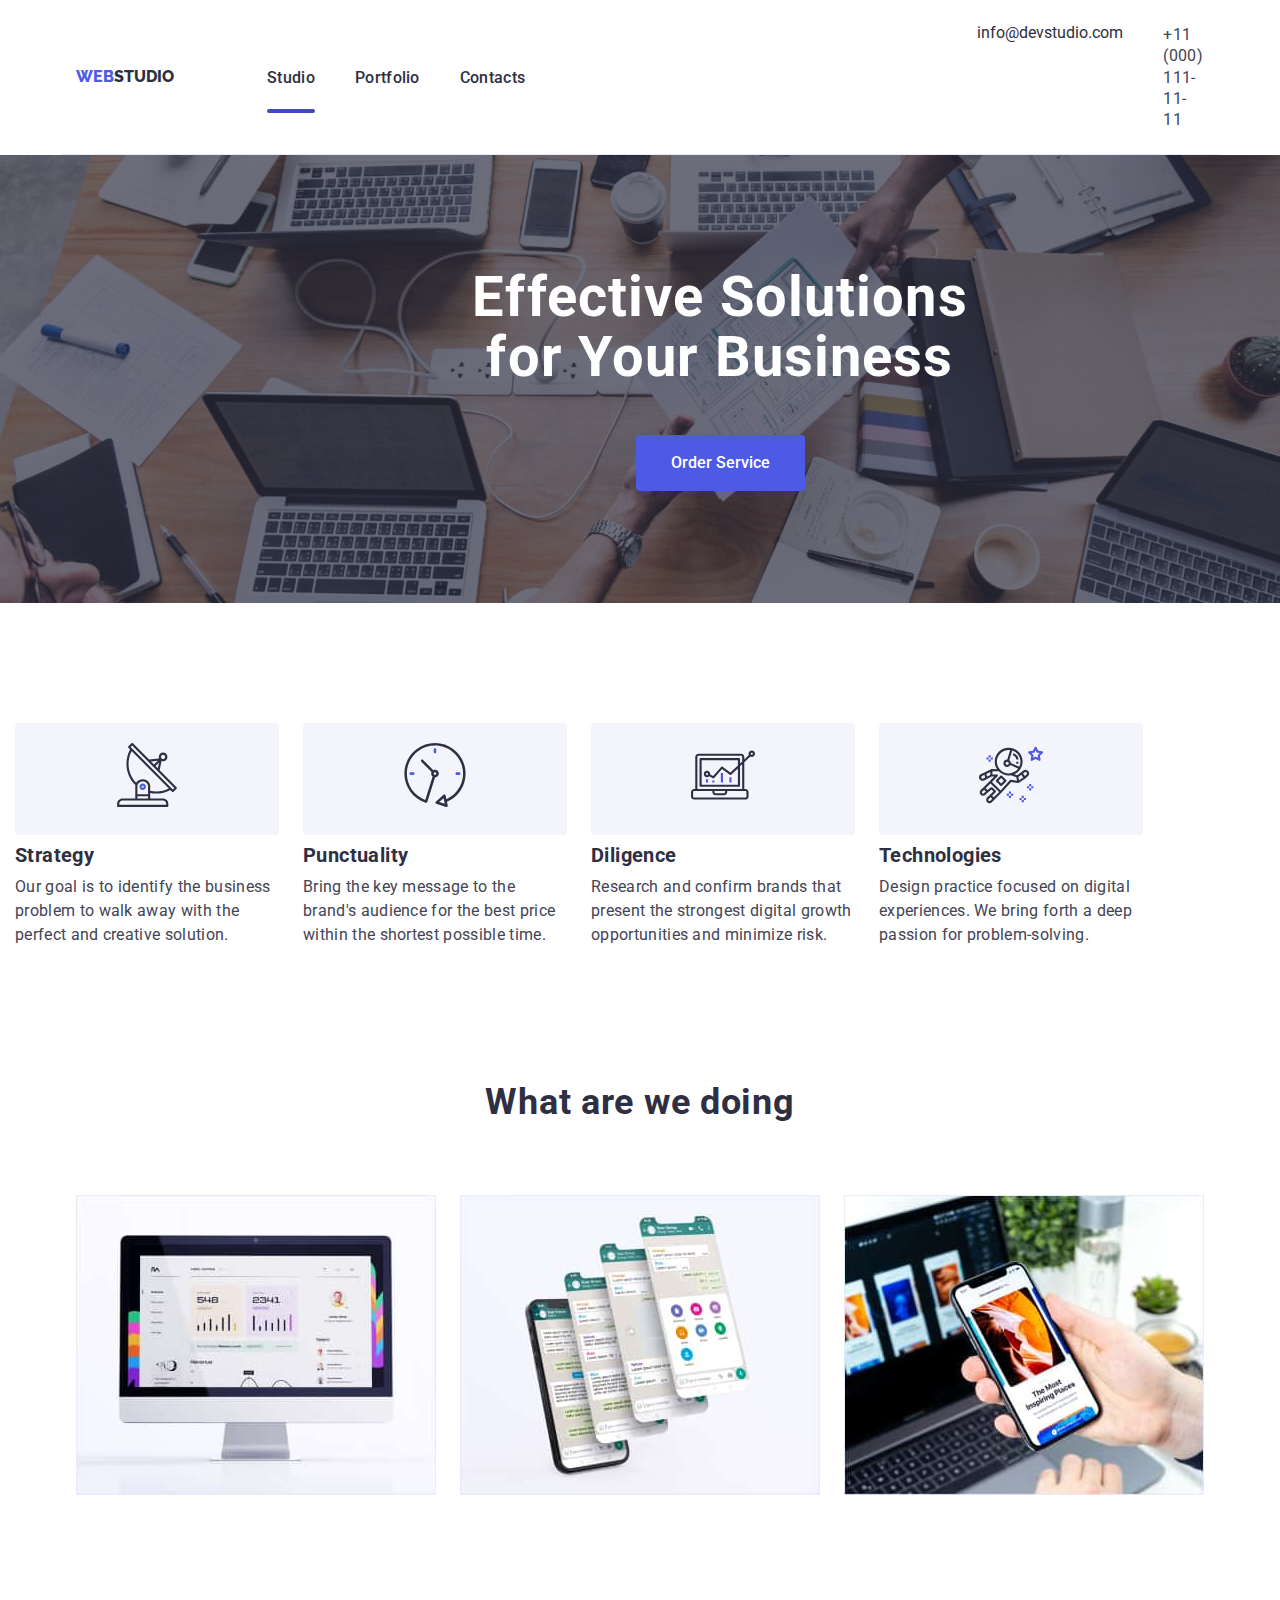
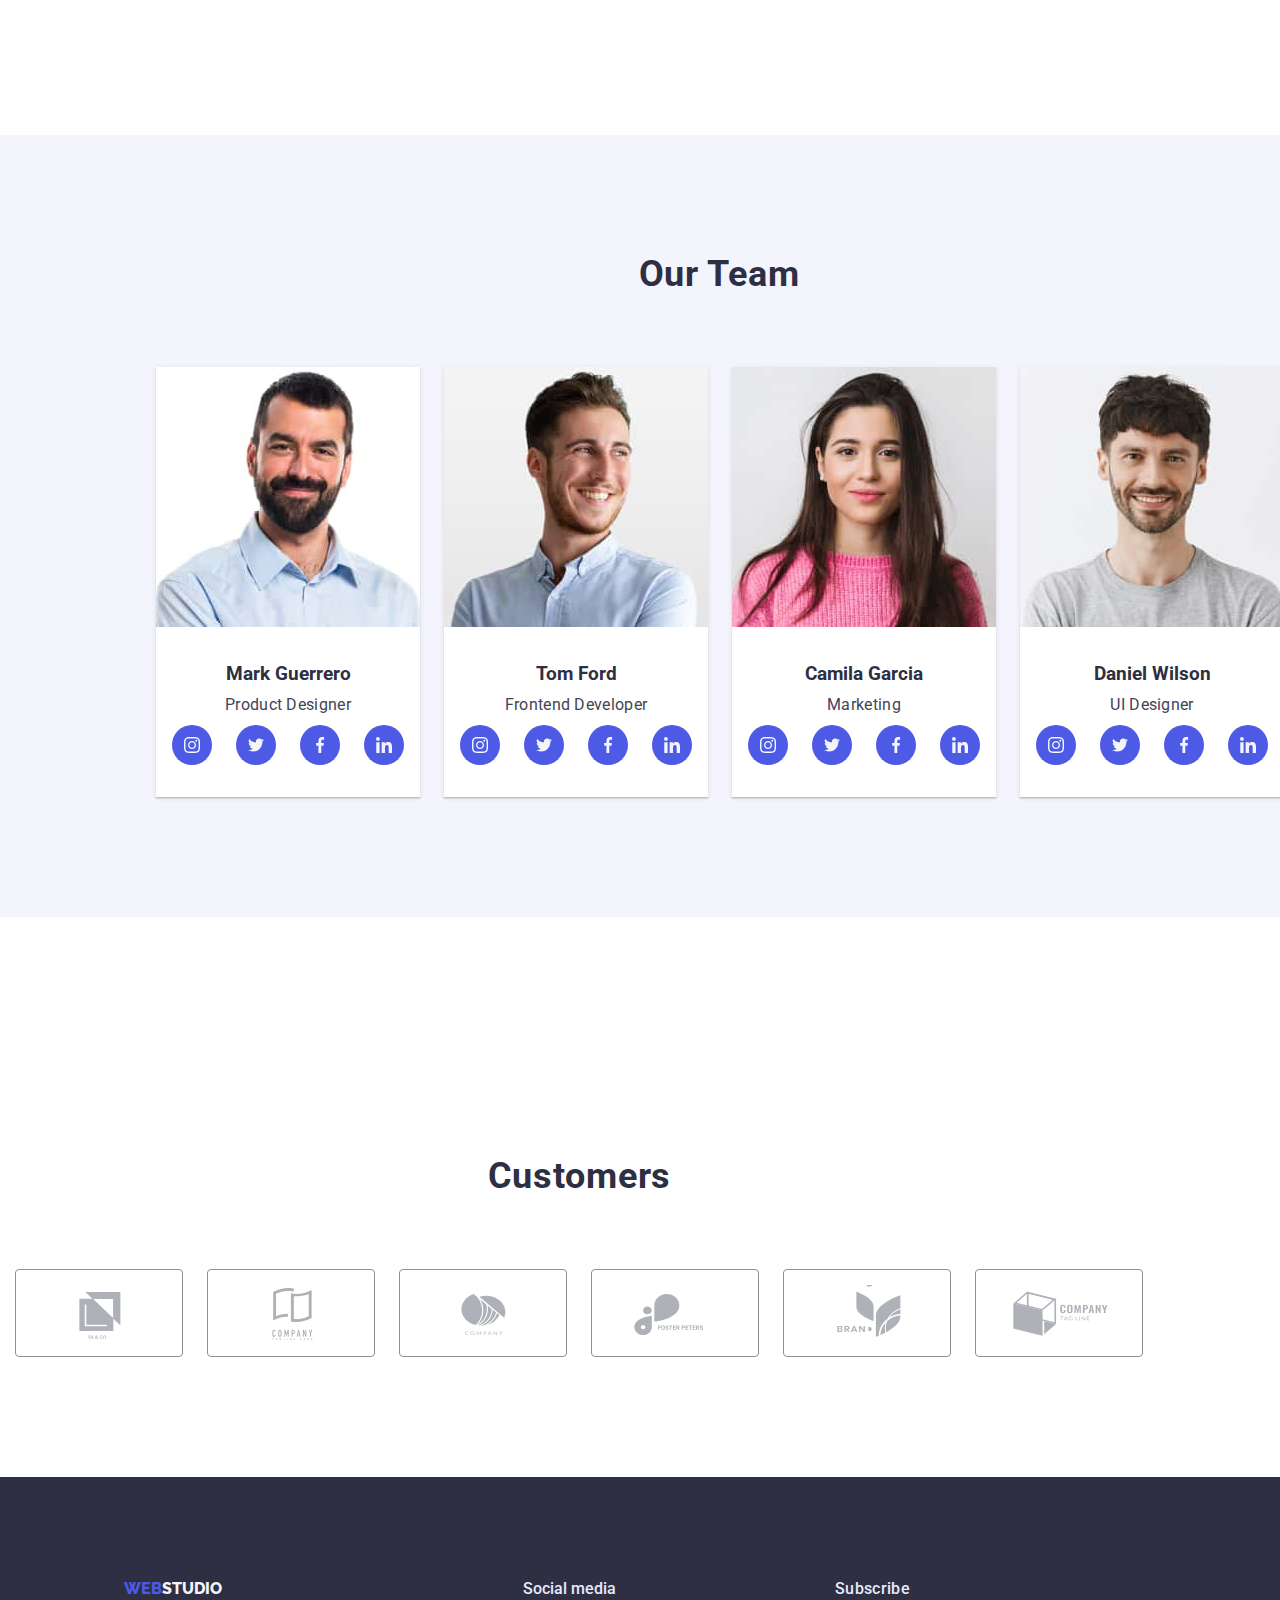
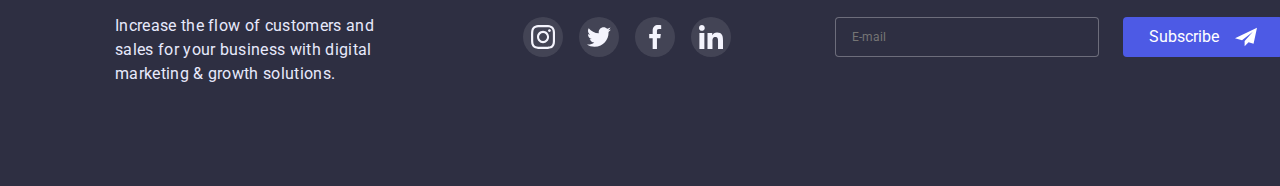
==== commit cc2c0c05: "update goit-markup-hw-07" ====
--- a/index.html
+++ b/index.html
@@ -12,12 +12,13 @@
 <link href="https://fonts.googleapis.com/css2?family=Raleway:wght@800&
 family=Roboto:wght@400;500;700;900&display=swap" 
 rel="stylesheet">
+<link rel="stylesheet" href="./js/modal.js">
 <link rel="stylesheet" href="./css/styles.css">
 <link rel="stylesheet" href="./css/media.css">
   </head>
   <!--Site header-->
   <body>
-    <!--<header class="header-style">
+    <header class="header-style">
       <div class="container header-container">
     <nav class="navigation">
     <a href="./index.html" class="logo link"><span class="logo-item">WEB</span>STUDIO</a>
@@ -31,8 +32,61 @@
     <li><a class="link" href="mailto:info@devstudio.com">info@devstudio.com</a></li>
       <li><a class="phone-number link" href="tel:+110001111111">+11 (000) 111-11-11</a></li>
    </ul></address>
-  </div>
-  </header>-->
+   <button type="button" class="menu-open" data-menu-open>
+    <svg class="menu-icon" width="29" height="18">
+      <use href="./images/symbol-defs.svg#icon-charm_menu-hamburger"></use>
+    </svg>
+   </button>
+  </div>
+  <div class="mobile-menu is-hidden" data-menu>
+    <div class="container">
+      <div>
+      <button type="button" class="menu-close" data-menu-close>
+        <svg class="menu-close-icon" width="8" height="8">
+          <use href="./images/symbol-defs.svg#icon-close-black-18dp-1"></use>
+        </svg>
+       </button>
+   <ul class="mobile-menu-list list">
+    <li class="mobile-menu-item current"><a href="./index.html" class="mobile-menu-link link">Studio</a> </li>
+    <li class="mobile-menu-item"><a href="./portfolio.html" class="mobile-menu-link link">Portfolio</a></li>
+    <li class="mobile-menu-item"><a href="" class="mobile-menu-link link">Contacts</a></li>
+   </ul>
+  </div>
+  <div>
+    <address><ul class="list mobile-contacts-list">
+      <li><a class="mob-phone-number link" href="tel:+110001111111">+11 (000) 111-11-11</a></li>
+      <li><a class="mob-email-link link" href="mailto:info@devstudio.com">info@devstudio.com</a></li>
+     </ul></address>
+     <ul class="mobile-soc-list list">
+      <li class="mobile-soc-item"><a class="mobile-soc-link link" href="">
+        <svg class="mobile-soc-icon" width="24" height="19">
+          <use href="./images/symbol-defs.svg#icon-instagram-2"></use>
+        </svg>
+      </a>
+    </li>
+      <li class="mobile-soc-item"><a class="mobile-soc-link link" href="">
+        <svg class="mobile-soc-icon" width="24" height="19">
+          <use href="./images/symbol-defs.svg#icon-twitter-1-1"></use>
+        </svg>
+      </a>
+    </li>
+      <li class="mobile-soc-item"><a class="mobile-soc-link link" href="">
+        <svg class="mobile-soc-icon" width="24" height="19">
+          <use href="./images/symbol-defs.svg#icon-facebook-1-1"></use>
+        </svg>
+      </a>
+    </li>
+      <li class="mobile-soc-item"><a class="mobile-soc-link link" href="">
+        <svg class="mobile-soc-icon" width="24" height="19">
+          <use href="./images/symbol-defs.svg#icon-linkedin-1-1"></use>
+        </svg>
+      </a>
+    </li>
+    </ul>
+  </div>
+    </div>
+  </div>
+  </header>
   <!--Main page-->
   <main>
     <section class="main-container">
@@ -280,7 +334,6 @@
 <footer class="footer-container">
   <div class="container">
     <div class="footer-content">
-
     <div class="footer-info">
   <a class="logo link" href="./index.html"><span class="logo-item">WEB</span>
     <span class="logo-second-item">STUDIO</span></a>
@@ -331,11 +384,11 @@
         placeholder="E-mail"
         >
     </label>
-    
     <button type="submit" class="main-btn footer-btn">Subscribe 
       <svg class="footer-icon" width="24px" height="24px" >
         <use href="./images/symbol-defs.svg#icon-Frame-3"></use>
       </svg>
+      </button>
     </div>
     </div>
     </form>
@@ -419,6 +472,7 @@
   </div>
 </div>
 <script src="./js/modal.js"></script>
+<script src="./js/menu.js"></script>
   </body>
 </html>
 
--- a/css/styles.css
+++ b/css/styles.css
@@ -34,6 +34,9 @@
 .list {
   list-style: none;
 }
+.no-scroll{
+  overflow: hidden;
+}
 
 /*Site Header*/
 .container {
@@ -43,66 +46,141 @@
   margin: 0px auto;
 }
 .header-container {
+  width: 100%;
   display: flex;
   padding-top: 24px;
   padding-bottom: 24px;
-}
-.header-style {
+  margin: 0 auto;
   border-bottom: 1px solid #e7e9fc;
 }
+.menu {
+  display: none;
+}
+.contacts-list {
+  display: none;
+}
 .navigation {
   display: flex;
   align-items: center;
 }
 .logo {
-  margin-right: 76px;
+  width: 115px;
   font-family: "Raleway";
   font-weight: 800;
 }
 .logo-item {
   color: var(--btn-hover-color);
 }
-.menu {
-  padding: 0;
-  display: flex;
+.menu-open {
+  background: transparent;
+  border: none;
+  margin-left: auto;
+}
+.menu-icon {
+  stroke: rgba(46, 47, 66, 1);
+}
+.mobile-menu {
+  position: fixed;
+  z-index: 1;
+  top: 0;
+  width: 100%;
+  height: 100%;
+  padding: 24px;
+  background-color: #ffffff;
+}
+.mobile-menu > .container{
+  height: 100%;
+  display: flex;
+  flex-direction: column;
+  justify-content: space-between;
+  overflow-y: auto;
+}
+.menu-close {
+  display: block;
+  margin-left: auto;
+  width: 24px;
+  height: 24px;
+  background-color: #e7e9fc;
+  border: 1px solid rgba(0, 0, 0, 0.1);
+  border-radius: 50%;
+  display: flex;
+  align-items: center;
+  justify-content: center;
+  transition-property: border-color, fill;
+  transition-duration: 250ms;
+  transition-timing-function: cubic-bezier(0.4, 0, 0.2, 1);
+}
+.menu-close:is(:hover, :focus) {
+  fill: #ffffff;
+  background-color: #404bbf;
+}
+.menu-close-icon {
+  fill: rgba(46, 47, 66, 1);
+}
+.mobile-menu-list {
+  display: flex;
+  flex-direction: column;
   gap: 40px;
-}
-.menu-item {
+  padding-left: 0;
+  font-weight: 700;
+  font-size: 36px;
+  line-height: calc(40 / 36);
+  letter-spacing: 0.02em;
+  color: #2e2f42;
+}
+.mobile-soc-list {
+  display: flex;
+  margin: 0 auto;
+  margin-top: 8px;
+  padding-left: 0px;
+  padding-right: 0px;
+  gap: 24px;
+}
+.mobile-soc-item {
+  display: inline-block;
+  width: 40px;
+  height: 40px;
+}
+.mobile-soc-link {
+  width: 100%;
+  height: 100%;
+  border-radius: 50%;
+  display: flex;
+  justify-content: center;
+  align-items: center;
+  background-color: #4d5ae5;
+  transition-property: background-color;
+  transition-duration: 250ms;
+  transition-timing-function: cubic-bezier(0.4, 0, 0.2, 1);
+}
+.mobile-soc-link:is(:hover, :focus) {
+  background-color: rgba(64, 75, 191, 1);
+}
+.mobile-soc-icon {
+  fill: #f4f4fd;
+}
+.mobile-contacts-list {
+  display: flex;
+  flex-direction: column;
+  gap: 40px;
+  padding-left: 0;
+  margin-bottom: 48px;
+}
+.mob-phone-number {
+  display: block;
+  font-weight: 700;
+  font-size: 24px;
+  line-height: calc(40 / 24);
+  letter-spacing: 0.02em;
+  color: #4d5ae5;
+}
+.mob-email-link {
+  display: block;
   font-weight: 500;
-  font-size: 16px;
-  line-height: 1.33;
-  letter-spacing: 0.02em;
-  position: relative;
-}
-.menu-item.current::after {
-  content: "";
-  position: absolute;
-  left: 0;
-  top: 42px;
-  width: 100%;
-  height: 4px;
-  background-color: #404bbf;
-  border-radius: 2px;
-}
-
-.contacts-list {
-  font-weight: 400;
-  display: flex;
-  flex-direction: row;
-  padding-left: 300px;
-  gap: 40px;
-}
-.phone-number {
-  display: flex;
-  font-weight: 400;
-  font-size: 16px;
-  line-height: 1.33;
-  letter-spacing: 0.02em;
-  color: var(--text-color);
-}
-.mail {
-  display: flex;
-  color: var(--text-color);
+  font-size: 20px;
+  line-height: calc(24 / 20);
+  letter-spacing: 0.02em;
+  color: #434455;
 }
 .btn {
   font-family: inherit;
@@ -128,13 +206,13 @@
   background-color: var(--btn-hover-color);
 }
 .main-container {
- display: flex;
- width: 100%;
- padding-top: 188px;
- padding-bottom: 188px;
- margin: 0 auto;
- text-align: center;
- background-image: linear-gradient(
+  display: flex;
+  width: 100%;
+  padding-top: 188px;
+  padding-bottom: 188px;
+  margin: 0 auto;
+  text-align: center;
+  background-image: linear-gradient(
       rgba(46, 47, 66, 0.7),
       rgba(46, 47, 66, 0.7)
     ),
@@ -147,13 +225,15 @@
   font-size: 36px;
   line-height: 1.07;
   letter-spacing: 0.02em;
-  width: 100%;
+  width: 320px;
   margin-bottom: 72px;
   color: #ffffff;
 }
 .main-btn {
   display: block;
   margin: 0px auto;
+  width: 169px;
+  height: 56px;
   background: var(--btn-hover-color);
   color: #ffffff;
   border-color: transparent;
@@ -172,6 +252,7 @@
   letter-spacing: 0.02em;
 }
 .descr-container {
+  width: 100%;
   padding-top: 120px;
   padding-bottom: 120px;
 }
@@ -185,13 +266,13 @@
   padding: 0;
 }
 .descr-item {
-  text-align:center;
-  width: 100%;
-}
-.descr-item .text{
+  text-align: center;
+  width: 100%;
+}
+.descr-item .text {
   margin-top: 8px;
   margin-bottom: 0;
-  text-align:left;
+  text-align: left;
 }
 .desc-icon {
   display: none;
@@ -241,7 +322,7 @@
   margin: 0 auto;
   background-color: #f4f4fd;
 }
-.team-container{
+.team-container {
   width: 100%;
   height: 100%;
 }
@@ -335,7 +416,7 @@
   margin: 0 auto;
   padding: 0px;
   justify-content: center;
-  column-gap:16px ;
+  column-gap: 16px;
   row-gap: 72px;
 }
 .customer-link {
@@ -482,32 +563,32 @@
   gap: 120px;
   justify-content: center;
 }
-footer .logo{
-  display: flex;
-  align-items: center;
-  justify-content: center;
-  margin: 0 auto;
+footer .logo {
+  display: flex;
+  align-items: center;
+  justify-content: center;
+  margin: 0 auto;
+  margin-bottom: 16px;
 }
 .footer-content {
- display: flex;
- flex-direction: column;
-justify-content: center;
-align-items: center;
+  display: flex;
+  flex-direction: column;
+  justify-content: center;
+  align-items: center;
 }
 footer .text {
   display: flex;
   align-items: center;
   justify-content: center;
   margin: 0 auto;
-  margin-top: 16px;
   color: #e7e9fc;
 }
 .footer-info {
- display: flex;
- flex-direction: column;
- justify-content: center;
-margin: 0 auto;
- margin-bottom: 72px;
+  display: flex;
+  flex-direction: column;
+  justify-content: center;
+  margin: 0 auto;
+  margin-bottom: 72px;
 }
 .logo-second-item {
   color: #f4f4fd;
@@ -552,61 +633,61 @@
 .foot-soc-link:is(:hover, :focus) {
   background-color: rgba(49, 208, 170, 1);
 }
-.footer-form{
-width: 100%;
-display: flex;
-flex-direction: column;
-justify-content: center;
-}
-.footer-field{
+.footer-form {
+  width: 100%;
   display: flex;
   flex-direction: column;
   justify-content: center;
-  align-items: center;
-}
-.footer-label{
+}
+.footer-field {
+  display: flex;
+  flex-direction: column;
+  justify-content: center;
+  align-items: center;
+}
+.footer-label {
   font-weight: 500;
   color: #e7e9fc;
   font-size: 16px;
   line-height: 1.5;
   letter-spacing: 0.02em;
- margin-bottom: 16px;
- width: 100%;
-}
-.input-name{
-  display: flex;
-  justify-content: center;
-  align-items: center;
-}
-.footer-input{
-width: 100%;
-height: 40px;
-font-weight: 400;
-font-size: 12px;
-line-height: 2;
-background: #2E2F42;
-color: #e7e9fc;
-border: 1px solid rgba(255, 255, 255, 0.3);
-border-radius: 4px;
-padding-left: 16px;
-}
-.footer-input:focus{
+  margin-bottom: 16px;
+  width: 100%;
+}
+.input-name {
+  display: flex;
+  justify-content: center;
+  align-items: center;
+}
+.footer-input {
+  width: 100%;
+  height: 40px;
+  font-weight: 400;
+  font-size: 12px;
+  line-height: 2;
+  background: #2e2f42;
+  color: #e7e9fc;
+  border: 1px solid rgba(255, 255, 255, 0.3);
+  border-radius: 4px;
+  padding-left: 16px;
+}
+.footer-input:focus {
   outline: transparent;
 }
-.footer-input-wrap{
+.footer-input-wrap {
   width: 100%;
   gap: 24px;
 }
-.footer-btn{
-display: flex;
-justify-content: center;
-align-items: center;
-padding: 8px 24px;
-margin-top: 16px;
-gap: 16px;
-width: 160px;
-height:40px;
-border-radius: 4px;
+.footer-btn {
+  display: flex;
+  justify-content: center;
+  align-items: center;
+  padding: 8px 24px;
+  margin-top: 16px;
+  gap: 16px;
+  width: 160px;
+  height: 40px;
+  border-radius: 4px;
 }
 .backdrop {
   position: fixed;
@@ -644,9 +725,9 @@
   transition-timing-function: cubic-bezier(0.4, 0, 0.2, 1);
   cursor: pointer;
 }
-.modal-button:is(:hover, :focus){
-  fill: #FFFFFF;
-  background-color:#404BBF;
+.modal-button:is(:hover, :focus) {
+  fill: #ffffff;
+  background-color: #404bbf;
 }
 .modal-title {
   font-weight: 500;
@@ -714,7 +795,7 @@
 .modal-comment:focus {
   border-color: var(--btn-hover-color);
 }
-.check-text{
+.check-text {
   display: flex;
   align-items: center;
   font-weight: 400;
@@ -724,25 +805,25 @@
   color: #8e8f99;
   margin-top: 16px;
 }
-.check-text span{
-width: 16px;
-height: 16px;
-border: 1.25px solid #2E2F42;
-border-radius: 2px;
-margin-right: 8px;
-display: flex;
-align-items: center;
-justify-content: center;
-fill:transparent;
-}
-.input-check:checked + .check-text span{
+.check-text span {
+  width: 16px;
+  height: 16px;
+  border: 1.25px solid #2e2f42;
+  border-radius: 2px;
+  margin-right: 8px;
+  display: flex;
+  align-items: center;
+  justify-content: center;
+  fill: transparent;
+}
+.input-check:checked + .check-text span {
   border: none;
   background-color: var(--btn-hover-color);
-  fill:#F4F4FD;
-}
-.policy-link{
+  fill: #f4f4fd;
+}
+.policy-link {
   margin-left: 2px;
-  color:rgba(77, 90, 229, 1);
+  color: rgba(77, 90, 229, 1);
 }
 .modal .main-btn {
   margin-top: 24px;
--- a/css/media.css
+++ b/css/media.css
@@ -1,9 +1,21 @@
-@media screen and (min-width: 480px) {
+@media screen and (min-width: 480px){
   .container {
     width: 480px;
   }
+  .header-style{
+width: 480px;
+  }
   .main-container {
     width: 480px;
+    margin-left: 0;
+    margin-right: 0;
+  }
+  .mob-phone-number{
+    font-size:36px;
+    line-height: calc(40/36);
+  }
+  .mobile-soc-list{
+    gap: 56px;
   }
   .descr {
     gap: 72px;
@@ -11,30 +23,94 @@
   .descr-item {
     width: calc((100%-24px));
   }
-  .team-container{
+  .team-container {
     width: 480px;
-  }
-  .team-list{
-  row-gap: 72px;
-  }
-  .team-item{
-    display: flex;
-  }
-  footer .text{
-    width:268px ;
+    margin-left: 0;
+    margin-right: 0;
+  }
+  .team-list {
+    row-gap: 72px;
+  }
+  .team-item {
+    display: flex;
+  }
+  footer .text {
+    width: 268px;
   }
 }
 
-@media screen and (min-width: 768px) {
+@media screen and (min-width: 768px){
   .container {
     width: 768px;
     padding-left: 15px;
     padding-right: 15px;
+    margin-left: 0;
+    margin-right: 0;
+  }
+  .header-style{
+    width: 768px;
+   
+  }
+  .header-container{
+    width: 768px;
+    margin-left: 0;
+    margin-right: 0;
+}
+.menu-open{
+  display: none;
+}
+.mobile-menu{
+  display: none;
+}
+  .menu {
+    padding: 0;
+    display: flex;
+    gap: 40px;
+    margin-left: 120px;
+    margin-right: 120px;
+  }
+  .menu-item {
+    font-weight: 500;
+    font-size: 16px;
+    line-height: 1.33;
+    letter-spacing: 0.02em;
+    position: relative;
+  }
+  .menu-item.current::after {
+    content: "";
+    position: absolute;
+    left: 0;
+    top: 42px;
+    width: 100%;
+    height: 4px;
+    background-color: #404bbf;
+    border-radius: 2px;
+  }
+  .contacts-list{
+  font-weight: 400;
+  display: flex;
+  flex-direction: column;
+  gap: 6px;
+  padding: 0;
+  }
+  .phone-number {
+    display: flex;
+    font-weight: 400;
+    font-size: 16px;
+    line-height: 1.33;
+    letter-spacing: 0.02em;
+    color: var(--text-color);
+  }
+  .mail {
+    display: flex;
+    color: var(--text-color);
   }
   .main-container {
     width: 768px;
     padding-top: 112px;
     padding-bottom: 112px;
+    margin-left: 0;
+    margin-right: 0;
   }
   .btn {
     font-size: 16px;
@@ -46,6 +122,11 @@
     font-size: 56px;
     line-height: calc(60 / 56);
   }
+  .descr-container{
+    width: 768px;
+    margin-left: 0;
+    margin-right: 0;
+  }
   .descr {
     column-gap: 24px;
     row-gap: 72px;
@@ -55,62 +136,68 @@
     width: 356px;
     height: 120px;
   }
-  .team-container{
-    width: 768px;
-  }
-  .team-list{
+  .team-container {
+    width: 768px;
+  }
+  .team-list {
     column-gap: 24px;
-  row-gap: 64px;
-  }
-  .team-item{
-    display: flex;
-  }
-  .footer-content{
-    display: flex;
-   flex-direction: row;
-   flex-wrap: wrap;
-   column-gap: 24px;
-  }
-  .footer-info{
+    row-gap: 64px;
+  }
+  .team-item {
+    display: flex;
+  }
+  .customers-container{
+    width: 768px;
+    margin-left: 0;
+    margin-right: 0;
+  }
+  .footer-container{
+    width: 768px;
+    margin-left: 0;
+    margin-right: 0;
+  }
+  .footer-content {
+    display: flex;
+    flex-direction: row;
+    flex-wrap: wrap;
+    column-gap: 24px;
+  }
+  .footer-info {
     width: 264px;
     margin: 0;
     margin-bottom: 72px;
   }
-  footer .logo{
-    margin-left: 0;
-  }
-  .foot-soc-container{
-    margin: 0;
-   margin-bottom: 100px;
-  }
-  .foot-soc-title{
+  footer .logo {
+    margin-left: 0;
+  }
+  .foot-soc-container {
+    margin: 0;
+    margin-bottom: 100px;
+  }
+  .foot-soc-title {
     margin-left: 0;
     font-weight: 500;
-   font-size: 16px;
-   line-height: 1.5;
-  }
-  .footer-form{
-    display: flex;
-  flex-direction: column;
-  width: 490px;
-  justify-content: none;
-  }
-  .input-name{
+    font-size: 16px;
+    line-height: 1.5;
+  }
+  .footer-form {
+    display: flex;
+    flex-direction: column;
+    width: 490px;
+  }
+  .input-name {
     display: flex;
     justify-content: revert;
     margin-bottom: 16px;
   }
-  .footer-label{
-  
-  }
-  .footer-input{
+  .footer-input {
     width: 264px;
   }
-  .footer-input-wrap{
-   display: flex;
-   flex-direction: row;
-  }
-  .footer-btn{
+  .footer-input-wrap {
+    display: flex;
+    flex-direction: row;
+  }
+  .footer-btn {
     margin: 0;
   }
 }
@@ -120,6 +207,59 @@
     width: 1158px;
     margin: 0 auto;
   }
+  .header-style{
+    width: 1158px;
+   margin: 0 auto;
+  }
+  .menu-open{
+    display: none;
+  }
+  .mobile-menu{
+    display: none;
+  }
+  .menu {
+    padding: 0;
+    margin-left: 76px;
+    display: flex;
+    gap: 40px;
+  }
+  .menu-item {
+    font-weight: 500;
+    font-size: 16px;
+    line-height: 1.33;
+    letter-spacing: 0.02em;
+    position: relative;
+  }
+  .menu-item.current::after {
+    content: "";
+    position: absolute;
+    left: 0;
+    top: 42px;
+    width: 100%;
+    height: 4px;
+    background-color: #404bbf;
+    border-radius: 2px;
+  }
+  .contacts-list{
+    font-weight: 400;
+  display: flex;
+  flex-direction: row;
+  margin-left: 332px;
+  gap: 40px;
+  padding: 0;
+  }
+  .phone-number {
+    display: flex;
+    font-weight: 400;
+    font-size: 16px;
+    line-height: 1.33;
+    letter-spacing: 0.02em;
+    color: var(--text-color);
+  }
+  .mail {
+    display: flex;
+    color: var(--text-color);
+  }
   .main-container {
     width: 1440px;
     margin: 0 auto;
@@ -127,7 +267,7 @@
   .main-title {
     margin-bottom: 48px;
   }
-  .descr{
+  .descr {
     gap: 24px;
   }
   .descr-item {
@@ -137,33 +277,58 @@
   .thumb {
     display: flex;
   }
-  .skills-container{
+  .skills-container {
     display: block;
     margin-top: 120px;
     margin-bottom: 120px;
   }
-  .customers-title{
-    width:183px;
-  }
-  .customers-list{
-   flex-wrap: nowrap;
-   gap: 24px;
-  }
-  .customers-container{
-    margin-top: 120px ;
-  }
-  .customer-link{
-    width: 168px;
-  }
-  .team-container{
-    width: 1440px;
-  }
-  .team-list{
-    display: flex;
+  .customers-title {
+    width: 183px;
+  }
+  .customers-list {
     flex-wrap: nowrap;
     gap: 24px;
   }
-  .team-item{
+  .customers-container {
+    margin-top: 120px;
+  }
+  .customer-link {
+    width: 168px;
+  }
+  .team-container {
+    width: 1440px;
+  }
+  .team-list {
+    display: flex;
+    flex-wrap: nowrap;
+    gap: 24px;
+  }
+  .team-item {
     display: inline-block;
   }
-}
+  .footer-container {
+    width: 1440px;
+  }
+  footer .container {
+    width: 1440px;
+  }
+  .footer-content{
+    align-items: baseline;
+  }
+  footer .logo {
+    margin-bottom: 0;
+  }
+  .footer-info {
+    display: flex;
+    row-gap: 16px;
+    margin: 0;
+  }
+  .foot-soc-container{
+    margin: 0;
+    margin-left: 120px;
+    margin-right: 80px;
+  }
+  .footer-form {
+    margin: 0;
+  }
+}
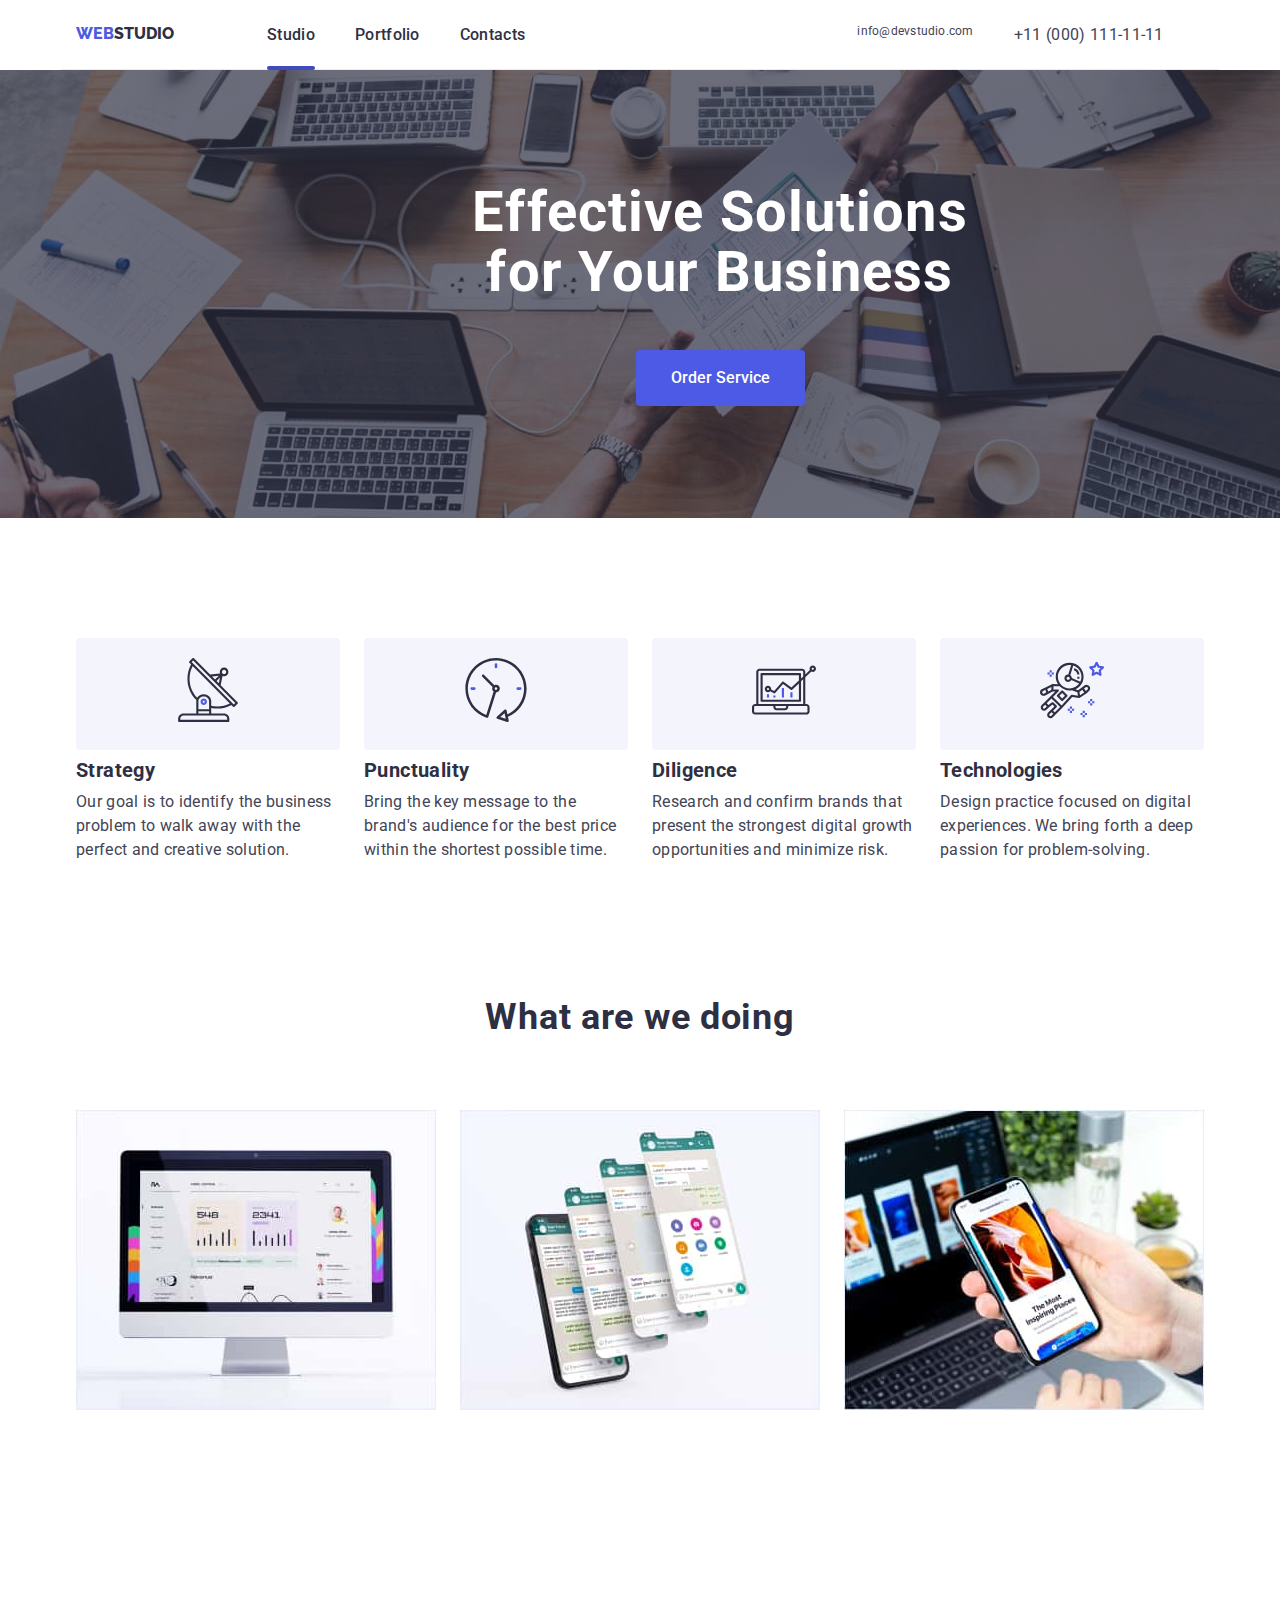
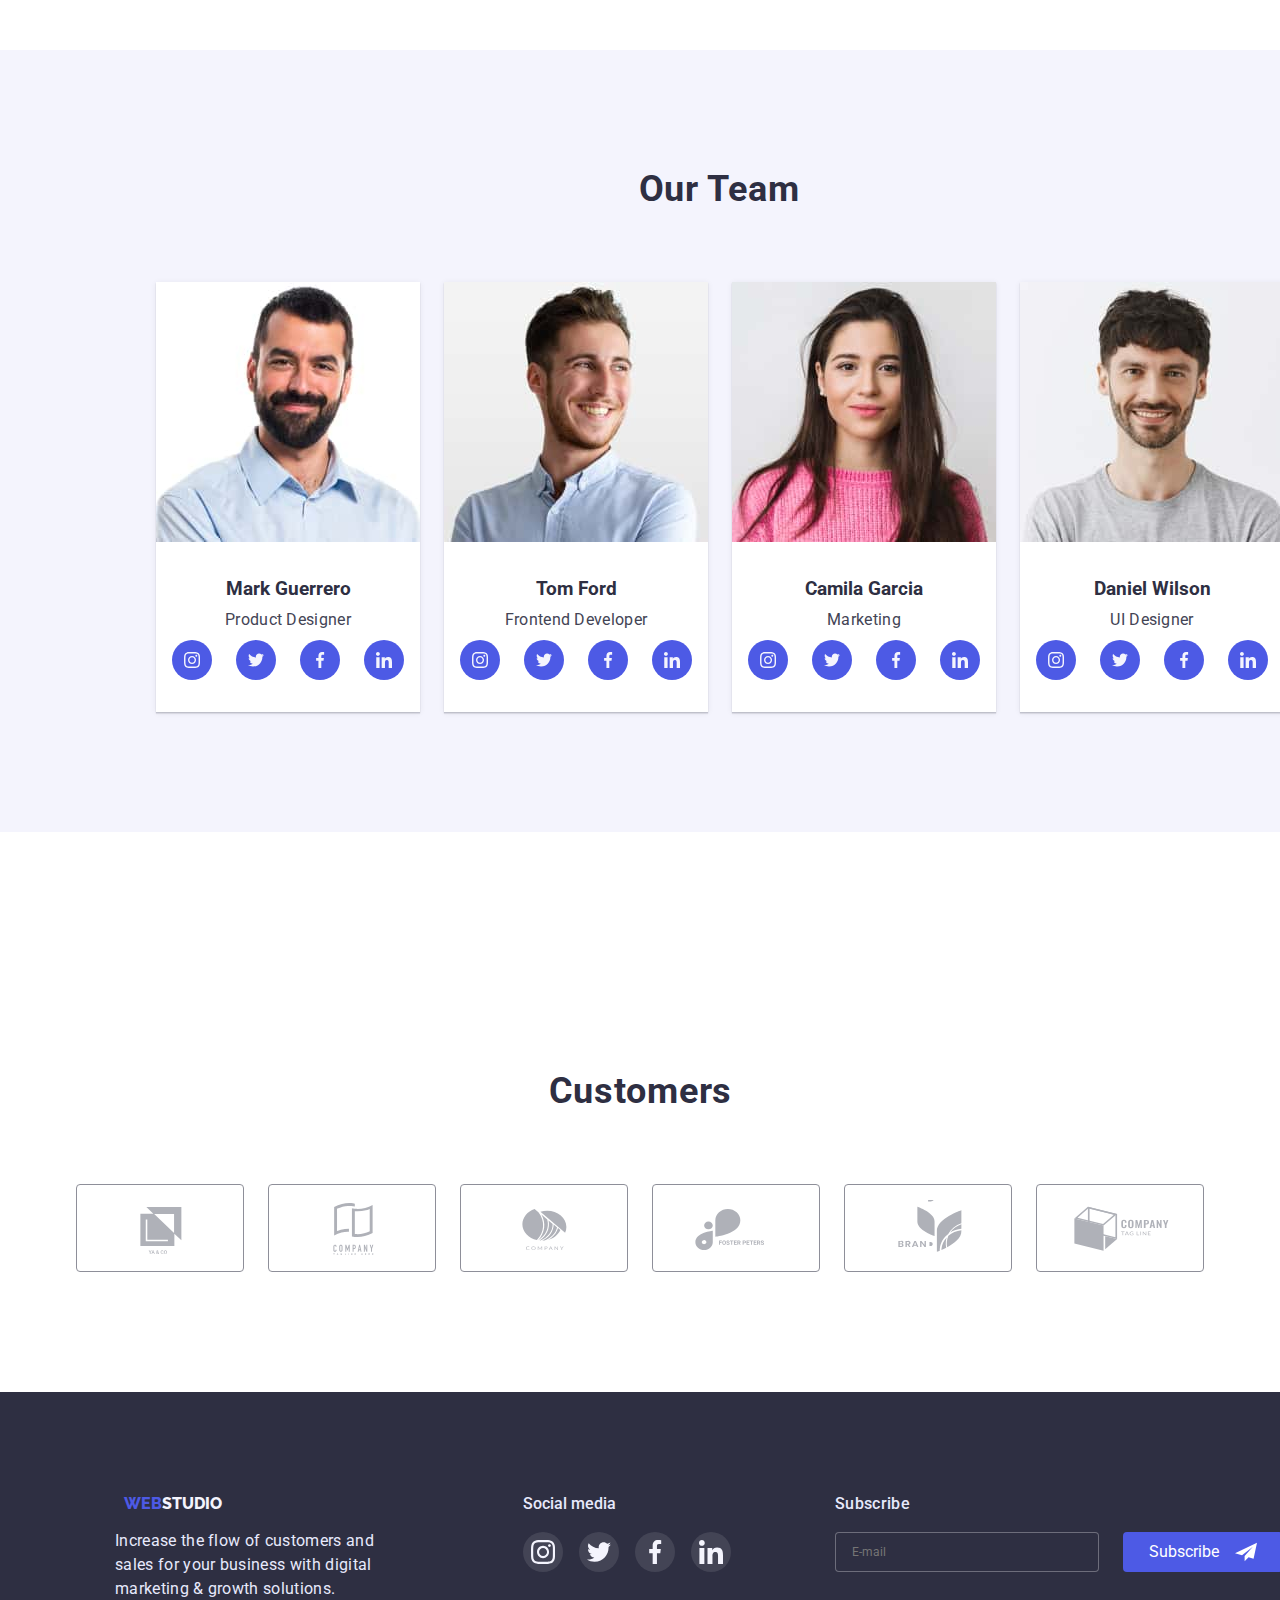
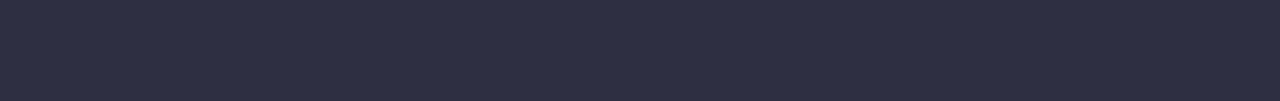
==== commit 4a33a5ff: "update goit-markup-hw-07" ====
--- a/index.html
+++ b/index.html
@@ -29,7 +29,7 @@
     </nav>
   </ul>
   <address><ul class="list contacts-list">
-    <li><a class="link" href="mailto:info@devstudio.com">info@devstudio.com</a></li>
+    <li><a class="link email-link" href="mailto:info@devstudio.com">info@devstudio.com</a></li>
       <li><a class="phone-number link" href="tel:+110001111111">+11 (000) 111-11-11</a></li>
    </ul></address>
    <button type="button" class="menu-open" data-menu-open>
--- a/css/media.css
+++ b/css/media.css
@@ -96,8 +96,16 @@
   .phone-number {
     display: flex;
     font-weight: 400;
-    font-size: 16px;
-    line-height: 1.33;
+    font-size: 12px;
+    line-height:calc(14/12);
+    letter-spacing: 0.02em;
+    color: var(--text-color);
+  }
+  .email-link{
+    display: flex;
+    font-weight: 400;
+    font-size: 12px;
+    line-height:calc(14/12);
     letter-spacing: 0.02em;
     color: var(--text-color);
   }
@@ -220,6 +228,7 @@
   .menu {
     padding: 0;
     margin-left: 76px;
+    margin-right: 0;
     display: flex;
     gap: 40px;
   }
@@ -241,14 +250,16 @@
     border-radius: 2px;
   }
   .contacts-list{
-    font-weight: 400;
+    width: 100%;
+  font-weight: 400;
   display: flex;
   flex-direction: row;
   margin-left: 332px;
   gap: 40px;
   padding: 0;
-  }
-  .phone-number {
+
+  }
+  .phone-number{
     display: flex;
     font-weight: 400;
     font-size: 16px;
@@ -266,6 +277,10 @@
   }
   .main-title {
     margin-bottom: 48px;
+  }
+  .descr-container{
+    margin: 0 auto;
+    width: 1158px;
   }
   .descr {
     gap: 24px;
@@ -290,6 +305,8 @@
     gap: 24px;
   }
   .customers-container {
+    width: 1158px;
+    margin: 0 auto;
     margin-top: 120px;
   }
   .customer-link {
@@ -297,6 +314,7 @@
   }
   .team-container {
     width: 1440px;
+    margin: 0 auto;
   }
   .team-list {
     display: flex;
@@ -308,6 +326,7 @@
   }
   .footer-container {
     width: 1440px;
+    margin: 0 auto;
   }
   footer .container {
     width: 1440px;
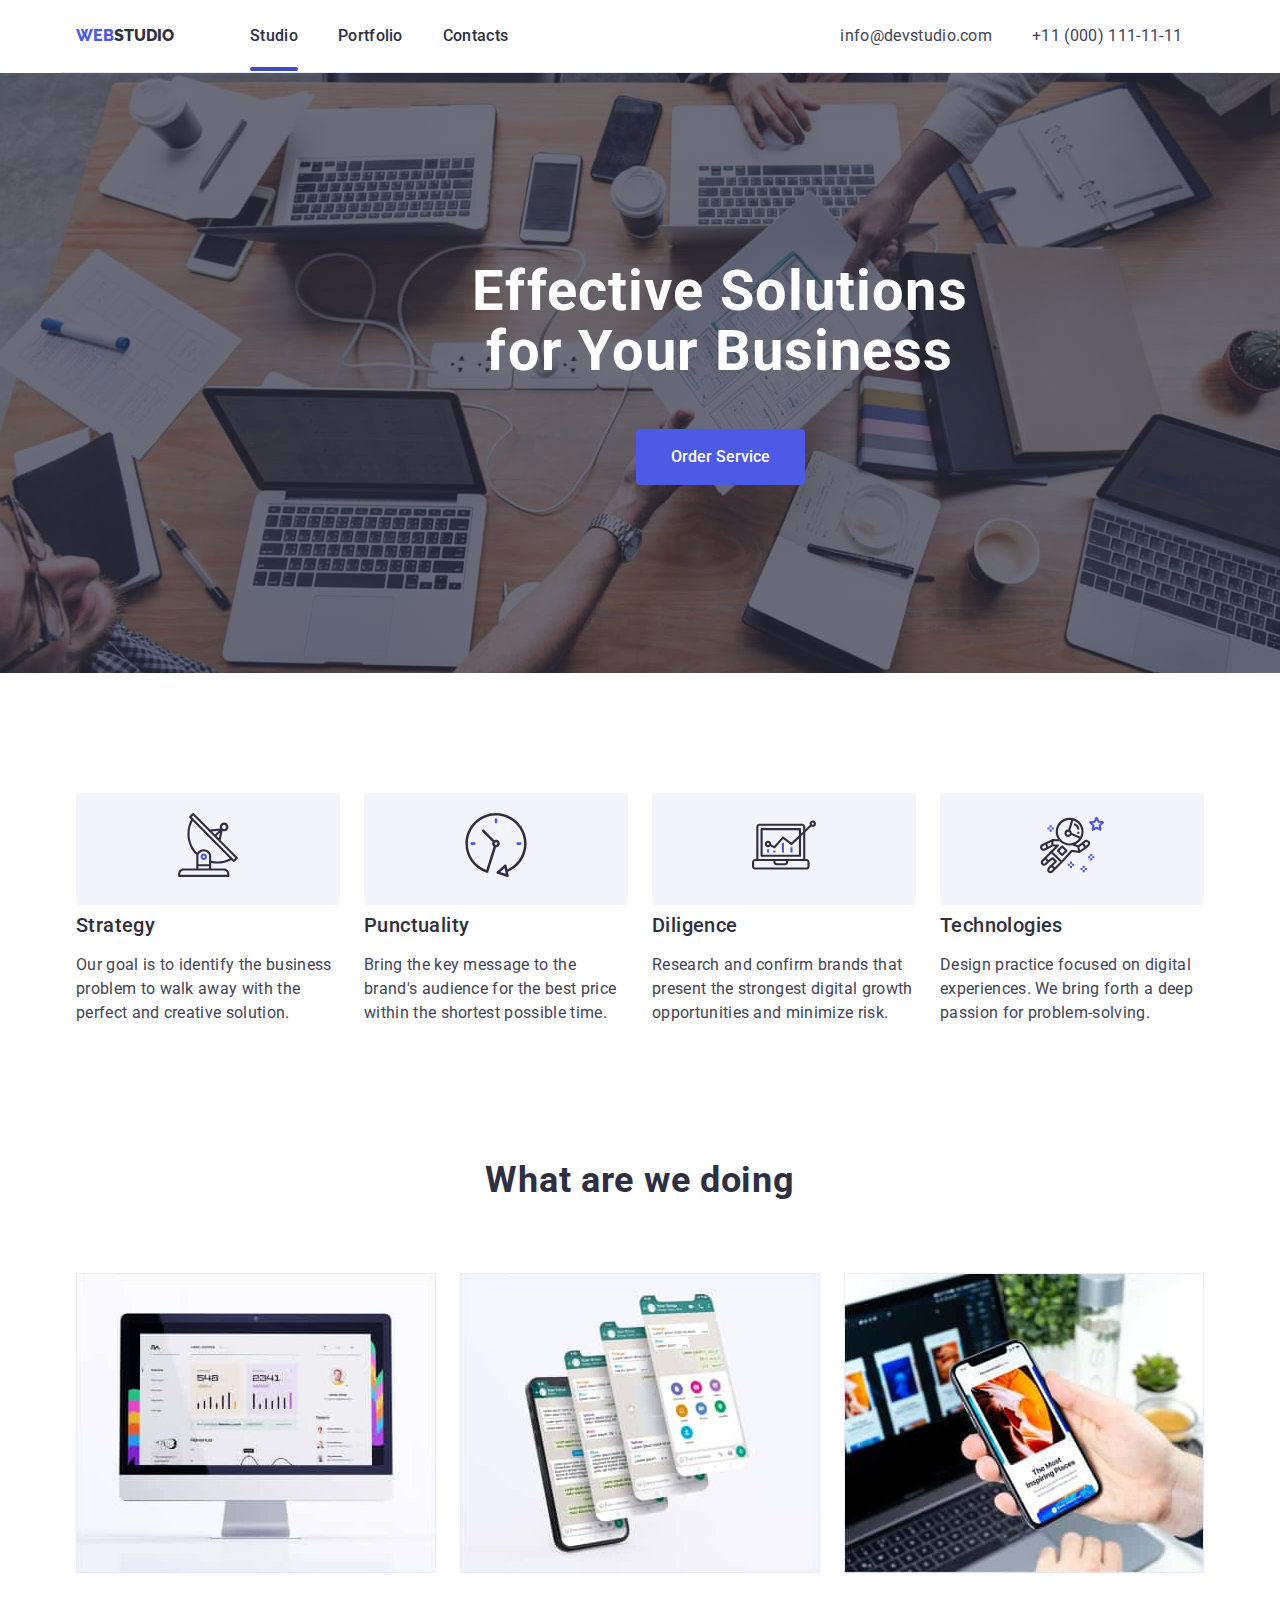
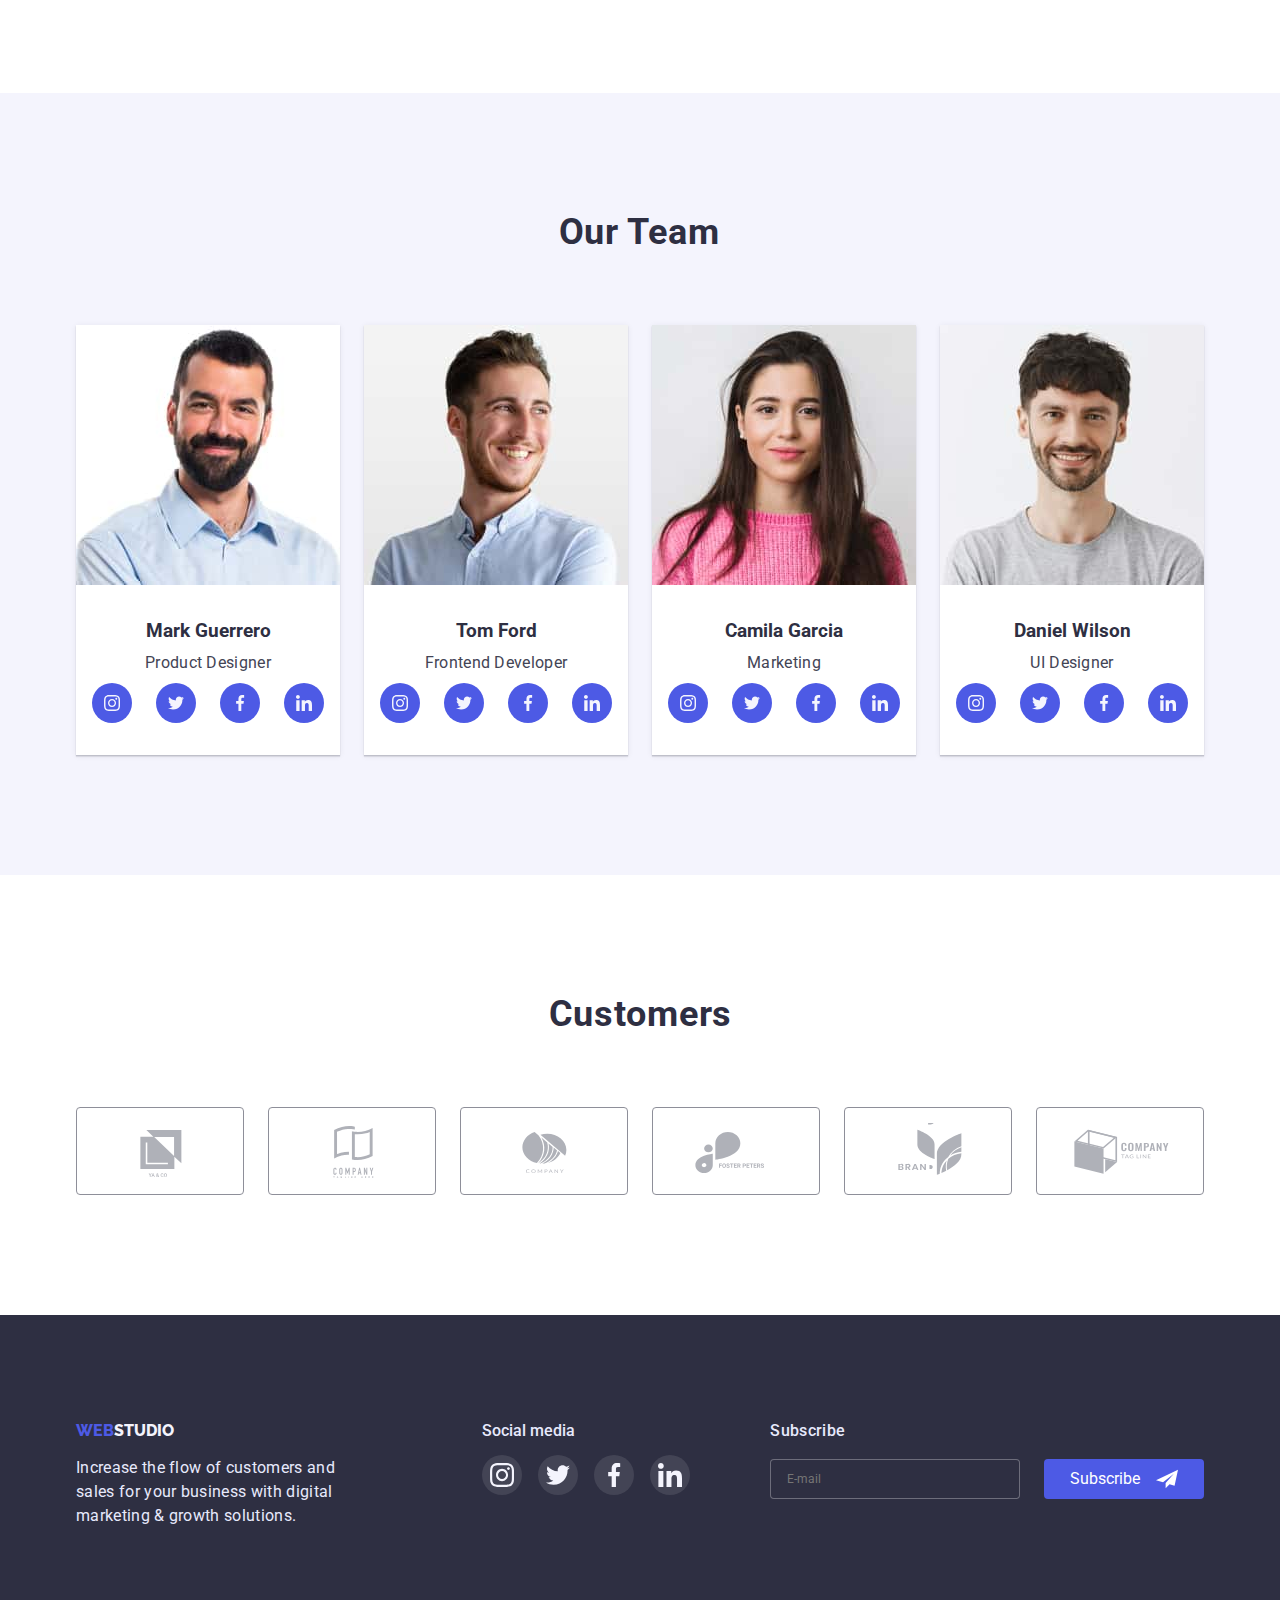
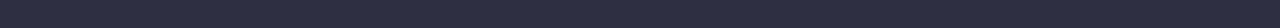
==== commit 0ca529a7: "update goit-markup-hw-07" ====
--- a/index.html
+++ b/index.html
@@ -165,7 +165,10 @@
       <div class="container">
 <h2 class="second-title team-title">Our Team</h2>
 <ul class="list team-list">
-     <li class="team-item"><img src="./images/img-4-1.jpg" 
+     <li class="team-item"><img
+      src="./images/img-4-1.jpg" 
+      srcset="./images/img-4-1.jpg 1x,
+      ./images/team-img-1-2x.jpg 2x"
     alt="Team-Photo-1" width="264"><div class="our-team"><h3 class="team-name">Mark Guerrero</h3>
     <p class="text team-work">Product Designer</p>
   <ul class="team-soc-list list">
@@ -198,6 +201,8 @@
 </div>
 </li>
     <li class="team-item"><img src="./images/img-5-1.jpg" 
+      srcset="./images/img-5-1.jpg 1x,
+      ./images/team-img-2-2x.jpg 2x"
       alt="Team-Photo-2" width="264"><div class="our-team"><h3 class="team-name">Tom Ford</h3>
       <p class="text team-work">Frontend Developer</p>
       <ul class="team-soc-list list">
@@ -225,7 +230,9 @@
       </ul>
       </div>
     </li>
-    <li class="team-item"><img src="./images/img-6-1.jpg" 
+    <li class="team-item"><img src="./images/img-6-1.jpg"
+      srcset="./images/img-6-1.jpg 1x,
+      ./images/team-img-3-2x.jpg 2x" 
       alt="Team-Photo-3" width="264"><div class="our-team"><h3 class="team-name">Camila Garcia</h3>
       <p class="text team-work">Marketing</p>
       <ul class="team-soc-list list">
@@ -254,6 +261,8 @@
     </div>
     </li>
   <li class="team-item"><img src="./images/img-7-1.jpg" 
+    srcset="./images/img-7-1.jpg 1x,
+      ./images/team-img-4-2x.jpg 2x"
       alt="Team-Photo-4" width="264"><div class="our-team"><h3 class="team-name">Daniel Wilson</h3>
       <p class="text team-work">UI Designer</p>
       <ul class="team-soc-list list">
--- a/css/styles.css
+++ b/css/styles.css
@@ -64,7 +64,6 @@
   align-items: center;
 }
 .logo {
-  width: 115px;
   font-family: "Raleway";
   font-weight: 800;
 }
@@ -86,6 +85,7 @@
   width: 100%;
   height: 100%;
   padding: 24px;
+  margin: 0 auto;
   background-color: #ffffff;
 }
 .mobile-menu > .container{
@@ -216,16 +216,27 @@
       rgba(46, 47, 66, 0.7),
       rgba(46, 47, 66, 0.7)
     ),
-    url(../images/people-office-1.jpg);
+    url(../images/dark-bg-mobile.jpg);
   background-repeat: no-repeat;
   background-position: center;
   background-size: cover, cover;
 }
+@media (min-device-pixel-ratio: 2),
+  (-webkit-min-device-pixel-ratio: 2),
+  (min-resolution: 192dpi),
+  (min-resolution: 2dppx) {
+  .main-container {
+    background-image:linear-gradient(
+      rgba(46, 47, 66, 0.7),
+      rgba(46, 47, 66, 0.7)
+    ),url(../images/dark-bg-mobile-2x.jpg);
+  }
+}
 .main-title {
-  font-size: 36px;
+  font-size: 30px;
   line-height: 1.07;
   letter-spacing: 0.02em;
-  width: 320px;
+  width:100%;
   margin-bottom: 72px;
   color: #ffffff;
 }
@@ -269,10 +280,14 @@
   text-align: center;
   width: 100%;
 }
-.descr-item .text {
-  margin-top: 8px;
-  margin-bottom: 0;
-  text-align: left;
+.descr-item .third-title{
+  font-weight: 700;
+  font-size: 36px;
+  line-height: calc(40/36);
+  letter-spacing: 0.02em;
+}
+.descr-item .text{
+  font-weight: 500;
 }
 .desc-icon {
   display: none;
@@ -651,13 +666,13 @@
   font-size: 16px;
   line-height: 1.5;
   letter-spacing: 0.02em;
+  width: 100%;
+}
+.input-name {
+  display: flex;
+  justify-content: center;
+  align-items: center;
   margin-bottom: 16px;
-  width: 100%;
-}
-.input-name {
-  display: flex;
-  justify-content: center;
-  align-items: center;
 }
 .footer-input {
   width: 100%;
--- a/css/media.css
+++ b/css/media.css
@@ -1,21 +1,28 @@
-@media screen and (min-width: 480px){
+@media screen and (min-width: 480px) and (max-width: 767px) {
   .container {
     width: 480px;
-  }
-  .header-style{
-width: 480px;
+    margin: 0 auto;
+  }
+  .header-style {
+    margin: 0 auto;
   }
   .main-container {
     width: 480px;
-    margin-left: 0;
-    margin-right: 0;
-  }
-  .mob-phone-number{
-    font-size:36px;
-    line-height: calc(40/36);
-  }
-  .mobile-soc-list{
+    margin: 0 auto;
+  }
+  .main-title {
+    font-size: 36px;
+    width: 320px;
+  }
+  .mob-phone-number {
+    font-size: 36px;
+    line-height: calc(40 / 36);
+  }
+  .mobile-soc-list {
     gap: 56px;
+  }
+  .descr-container{
+    margin: 0 auto;
   }
   .descr {
     gap: 72px;
@@ -24,9 +31,7 @@
     width: calc((100%-24px));
   }
   .team-container {
-    width: 480px;
-    margin-left: 0;
-    margin-right: 0;
+    margin: 0 auto;
   }
   .team-list {
     row-gap: 72px;
@@ -34,34 +39,35 @@
   .team-item {
     display: flex;
   }
+  .customers-container{
+    margin: 0 auto;
+  }
+  .footer-container{
+    margin: 0 auto;
+  }
   footer .text {
     width: 268px;
   }
 }
-
-@media screen and (min-width: 768px){
+@media screen and (min-width: 768px) and (max-width: 1199px) {
   .container {
     width: 768px;
     padding-left: 15px;
     padding-right: 15px;
-    margin-left: 0;
-    margin-right: 0;
-  }
-  .header-style{
-    width: 768px;
-   
-  }
-  .header-container{
-    width: 768px;
-    margin-left: 0;
-    margin-right: 0;
-}
-.menu-open{
-  display: none;
-}
-.mobile-menu{
-  display: none;
-}
+    margin: 0 auto;
+  }
+  .header-style {
+    margin: 0 auto;
+  }
+  .header-container {
+    margin: 0 auto;
+  }
+  .menu-open {
+    display: none;
+  }
+  .mobile-menu {
+    display: none;
+  }
   .menu {
     padding: 0;
     display: flex;
@@ -86,26 +92,26 @@
     background-color: #404bbf;
     border-radius: 2px;
   }
-  .contacts-list{
-  font-weight: 400;
-  display: flex;
-  flex-direction: column;
-  gap: 6px;
-  padding: 0;
+  .contacts-list {
+    font-weight: 400;
+    display: flex;
+    flex-direction: column;
+    gap: 6px;
+    padding: 0;
   }
   .phone-number {
     display: flex;
     font-weight: 400;
     font-size: 12px;
-    line-height:calc(14/12);
-    letter-spacing: 0.02em;
-    color: var(--text-color);
-  }
-  .email-link{
+    line-height: calc(14 / 12);
+    letter-spacing: 0.02em;
+    color: var(--text-color);
+  }
+  .email-link {
     display: flex;
     font-weight: 400;
     font-size: 12px;
-    line-height:calc(14/12);
+    line-height: calc(14 / 12);
     letter-spacing: 0.02em;
     color: var(--text-color);
   }
@@ -117,9 +123,27 @@
     width: 768px;
     padding-top: 112px;
     padding-bottom: 112px;
-    margin-left: 0;
-    margin-right: 0;
-  }
+    margin: 0 auto;
+    background-image: linear-gradient(
+      rgba(46, 47, 66, 0.7),
+      rgba(46, 47, 66, 0.7)
+    ),
+    url(../images/dark-bg-tablet.jpg);
+  background-repeat: no-repeat;
+  background-position: center;
+  background-size: cover, cover;
+  }
+  @media (min-device-pixel-ratio: 2),
+  (-webkit-min-device-pixel-ratio: 2),
+  (min-resolution: 192dpi),
+  (min-resolution: 2dppx) {
+  .main-container {
+    background-image:linear-gradient(
+      rgba(46, 47, 66, 0.7),
+      rgba(46, 47, 66, 0.7)
+    ),url(../images/dark-bg-tablet-2x.jpg);
+  }
+}
   .btn {
     font-size: 16px;
     line-height: 1.5;
@@ -130,10 +154,8 @@
     font-size: 56px;
     line-height: calc(60 / 56);
   }
-  .descr-container{
-    width: 768px;
-    margin-left: 0;
-    margin-right: 0;
+  .descr-container {
+    margin: 0 auto;
   }
   .descr {
     column-gap: 24px;
@@ -145,7 +167,7 @@
     height: 120px;
   }
   .team-container {
-    width: 768px;
+    margin: 0 auto;
   }
   .team-list {
     column-gap: 24px;
@@ -154,15 +176,11 @@
   .team-item {
     display: flex;
   }
-  .customers-container{
-    width: 768px;
-    margin-left: 0;
-    margin-right: 0;
-  }
-  .footer-container{
-    width: 768px;
-    margin-left: 0;
-    margin-right: 0;
+  .customers-container {
+    margin: 0 auto;
+  }
+  .footer-container {
+    margin: 0 auto;
   }
   .footer-content {
     display: flex;
@@ -215,14 +233,13 @@
     width: 1158px;
     margin: 0 auto;
   }
-  .header-style{
-    width: 1158px;
-   margin: 0 auto;
-  }
-  .menu-open{
+  .header-style {
+    margin: 0 auto;
+  }
+  .menu-open {
     display: none;
   }
-  .mobile-menu{
+  .mobile-menu {
     display: none;
   }
   .menu {
@@ -249,21 +266,27 @@
     background-color: #404bbf;
     border-radius: 2px;
   }
-  .contacts-list{
-    width: 100%;
-  font-weight: 400;
-  display: flex;
-  flex-direction: row;
-  margin-left: 332px;
-  gap: 40px;
-  padding: 0;
-
-  }
-  .phone-number{
-    display: flex;
-    font-weight: 400;
-    font-size: 16px;
-    line-height: 1.33;
+  .contacts-list {
+    font-weight: 400;
+    display: flex;
+    flex-direction: row;
+    margin-left: 332px;
+    gap: 40px;
+    padding: 0;
+  }
+  .phone-number {
+    display: flex;
+    font-weight: 400;
+    font-size: 16px;
+    line-height: 1.5;
+    letter-spacing: 0.02em;
+    color: var(--text-color);
+  }
+  .email-link {
+    display: flex;
+    font-weight: 400;
+    font-size: 16px;
+    line-height: 1.5;
     letter-spacing: 0.02em;
     color: var(--text-color);
   }
@@ -274,28 +297,56 @@
   .main-container {
     width: 1440px;
     margin: 0 auto;
-  }
+    background-image: linear-gradient(
+      rgba(46, 47, 66, 0.7),
+      rgba(46, 47, 66, 0.7)
+    ),
+    url(../images/people-office-1.jpg);
+  }
+
+  @media (min-device-pixel-ratio: 2),
+  (-webkit-min-device-pixel-ratio: 2),
+  (min-resolution: 192dpi),
+  (min-resolution: 2dppx) {
+  .main-container {
+    background-image:linear-gradient(
+      rgba(46, 47, 66, 0.7),
+      rgba(46, 47, 66, 0.7)
+    ),url(../images/people-office-1-2x.jpg);
+  }
+}
   .main-title {
+    width: 496px;
     margin-bottom: 48px;
-  }
-  .descr-container{
-    margin: 0 auto;
-    width: 1158px;
+    font-size: 56px;
+   line-height: calc(60/56);
+   letter-spacing: 0.02em;
+  }
+  .descr-container {
+    margin: 0 auto;
   }
   .descr {
     gap: 24px;
   }
   .descr-item {
     width: 264px;
+    text-align: left;
+  }
+  .descr-item .text{
+    font-weight: 400;
+  }
+  .descr-item .third-title{
+  font-weight: 500;
+  font-size: 20px;
+  line-height: 1.2;
+  letter-spacing: 0.02em;
   }
   .desc-icon,
   .thumb {
     display: flex;
   }
-  .skills-container {
+  .skills-container{
     display: block;
-    margin-top: 120px;
-    margin-bottom: 120px;
   }
   .customers-title {
     width: 183px;
@@ -305,15 +356,12 @@
     gap: 24px;
   }
   .customers-container {
-    width: 1158px;
-    margin: 0 auto;
-    margin-top: 120px;
+    margin: 0 auto;
   }
   .customer-link {
     width: 168px;
   }
   .team-container {
-    width: 1440px;
     margin: 0 auto;
   }
   .team-list {
@@ -325,29 +373,44 @@
     display: inline-block;
   }
   .footer-container {
-    width: 1440px;
     margin: 0 auto;
   }
   footer .container {
-    width: 1440px;
-  }
-  .footer-content{
+    width: 1158px;
+  }
+  .footer-content {
+    display: flex;
     align-items: baseline;
+    flex-direction: row;
   }
   footer .logo {
     margin-bottom: 0;
+    margin-left: 0;
   }
   .footer-info {
     display: flex;
     row-gap: 16px;
     margin: 0;
   }
-  .foot-soc-container{
+  .foot-soc-container {
     margin: 0;
     margin-left: 120px;
     margin-right: 80px;
   }
+  .foot-soc-title{
+    margin-left: 0;
+  }
   .footer-form {
     margin: 0;
   }
+  .input-name{
+    width: 75px;
+  }
+  .footer-input-wrap{
+    display: flex;
+    flex-direction: row;
+  }
+  .footer-btn{
+    margin-top: 0;
+  }
 }
